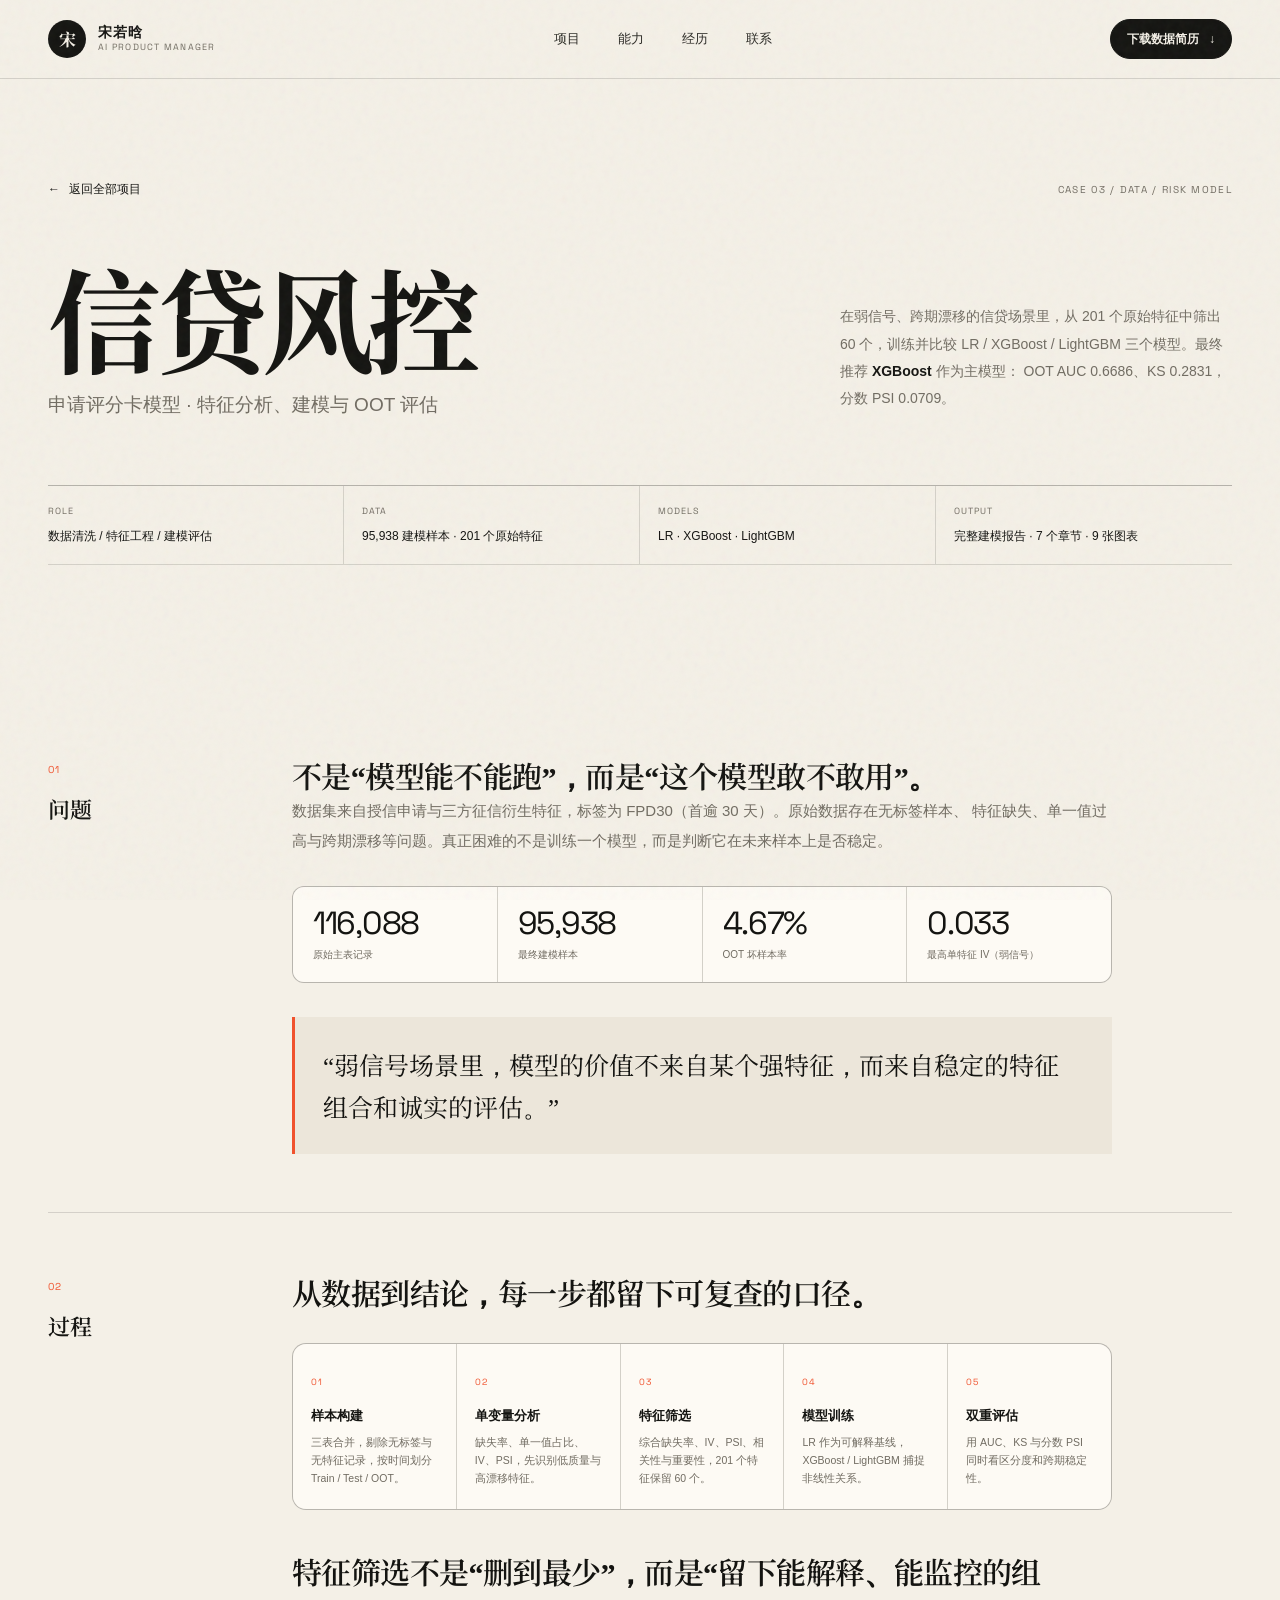
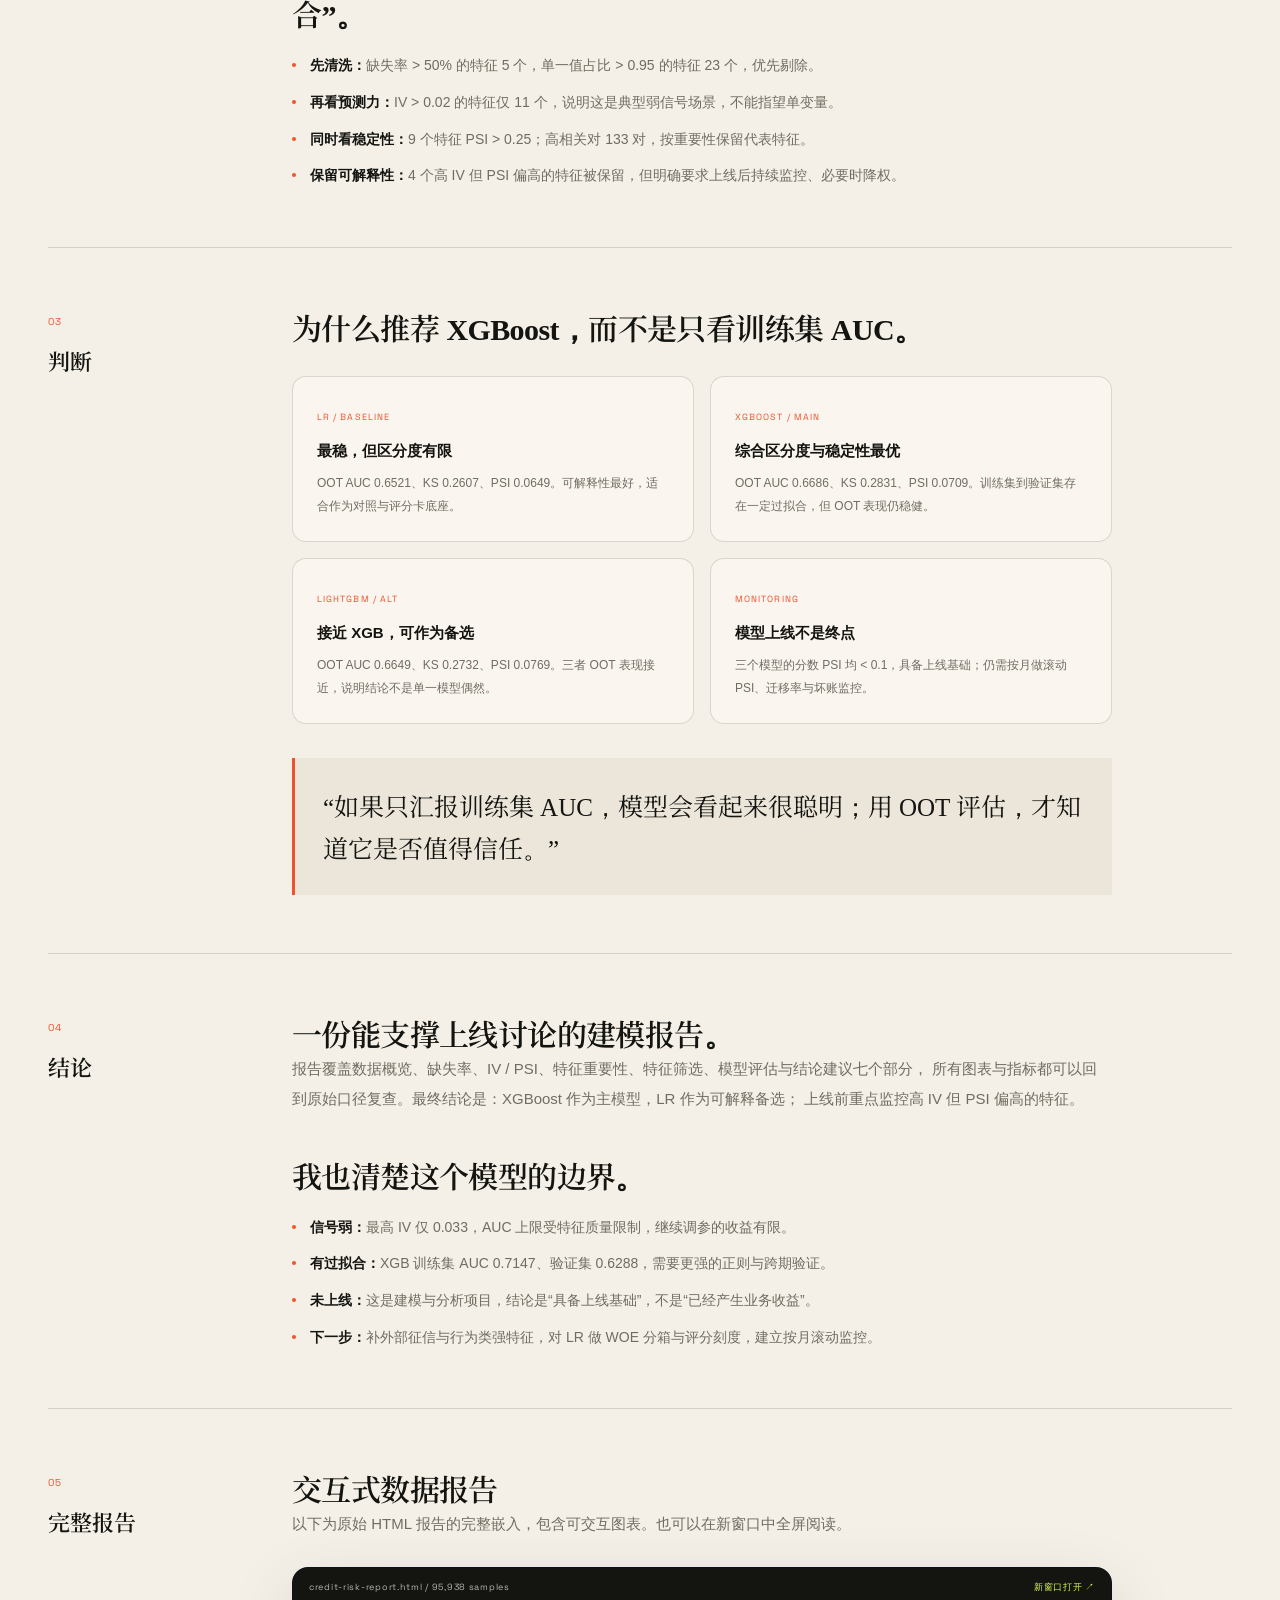
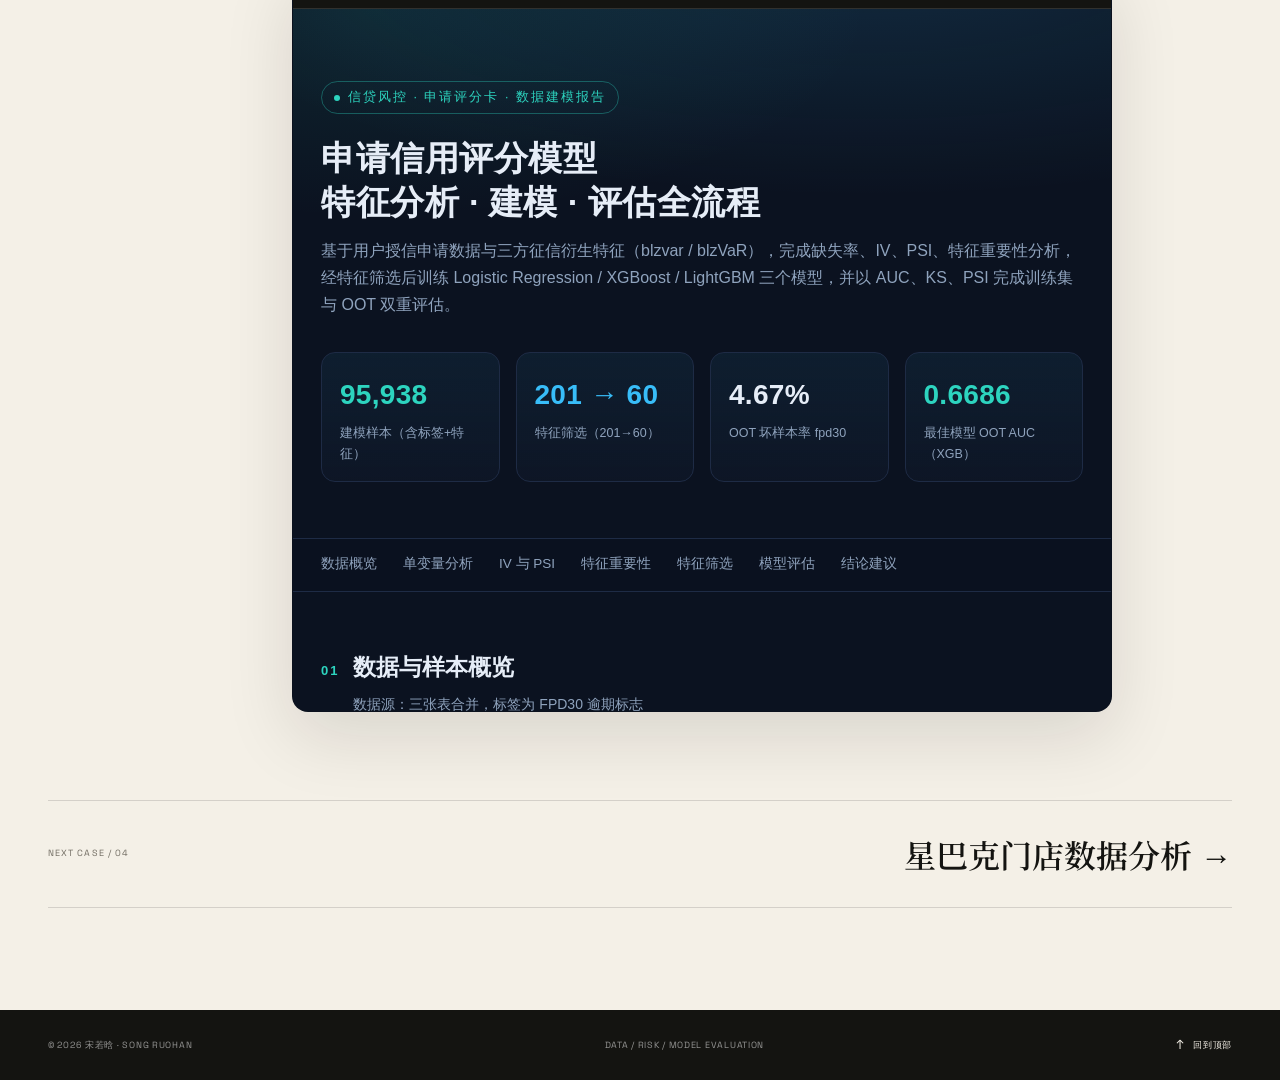
==== projects/credit.html @ 4b47ecee "feat: publish product portfolio" ====
<!DOCTYPE html>
<html lang="zh-CN">
<head>
<meta charset="UTF-8">
<meta name="viewport" content="width=device-width, initial-scale=1">
<title>信贷风控评分模型 · 数据分析与建模 | 宋若晗作品集</title>
<meta name="description" content="信贷风控评分模型案例：95,938 条建模样本，201→60 特征筛选，LR / XGBoost / LightGBM 对比，OOT AUC 0.6686，完整数据分析与建模报告。">
<meta name="theme-color" content="#f4f0e7">
<link rel="icon" href="../assets/favicon.svg" type="image/svg+xml">
<link rel="stylesheet" href="../assets/style.css">
<noscript><style>[data-reveal]{opacity:1!important;transform:none!important}</style></noscript>

</head>
<body class="project-page">
<a class="skip-link" href="#caseMain">跳到案例正文</a>

<header class="site-header" id="siteHeader">
  <div class="nav-shell">
    <div class="container nav">
      <a class="brand" href="../index.html" aria-label="返回宋若晗作品集">
        <span class="brand__mark">宋</span>
        <span class="brand__text">
          <span class="brand__name">宋若晗</span>
          <span class="brand__sub">AI PRODUCT MANAGER</span>
        </span>
      </a>
      <nav class="nav__links" aria-label="主导航">
        <a class="nav__link" href="../index.html#work">项目</a>
        <a class="nav__link" href="../index.html#capabilities">能力</a>
        <a class="nav__link" href="../index.html#experience">经历</a>
        <a class="nav__link" href="../index.html#contact">联系</a>
      </nav>
      <div class="nav__right">
        <a class="btn btn--sm" href="../assets/resume-data.pdf" download>下载数据简历 <span aria-hidden="true">↓</span></a>
        <button class="nav-toggle" type="button" aria-label="打开菜单" aria-expanded="false" aria-controls="mobileMenu">
          <span></span><span></span><span></span>
        </button>
      </div>
    </div>
  </div>
</header>

<div class="mobile-menu" id="mobileMenu">
  <a href="../index.html#work">项目</a>
  <a href="../index.html#capabilities">能力</a>
  <a href="../index.html#experience">经历</a>
  <a href="../index.html#contact">联系</a>
  <a class="btn" href="../assets/resume-data.pdf" download>下载数据简历 PDF ↓</a>
</div>

<main id="caseMain">
  <section class="case-hero">
    <div class="container">
      <div class="case-hero__top">
        <a class="back-link" href="../index.html#work">返回全部项目</a>
        <span class="case-hero__label">CASE 03 / DATA / RISK MODEL</span>
      </div>
      <div class="case-hero__grid">
        <h1>信贷风控<small>申请评分卡模型 · 特征分析、建模与 OOT 评估</small></h1>
        <p class="case-hero__summary">
          在弱信号、跨期漂移的信贷场景里，从 201 个原始特征中筛出 60 个，训练并比较
          LR / XGBoost / LightGBM 三个模型。最终推荐 <strong>XGBoost</strong> 作为主模型：
          OOT AUC 0.6686、KS 0.2831，分数 PSI 0.0709。
        </p>
      </div>
      <dl class="case-meta">
        <div><dt>ROLE</dt><dd>数据清洗 / 特征工程 / 建模评估</dd></div>
        <div><dt>DATA</dt><dd>95,938 建模样本 · 201 个原始特征</dd></div>
        <div><dt>MODELS</dt><dd>LR · XGBoost · LightGBM</dd></div>
        <div><dt>OUTPUT</dt><dd>完整建模报告 · 7 个章节 · 9 张图表</dd></div>
      </dl>
    </div>
  </section>

  <div class="container case-body">
    <section class="case-section">
      <aside class="case-section__side"><span class="case-section__no">01</span><h2>问题</h2></aside>
      <div class="case-content">
        <h3>不是“模型能不能跑”，而是“这个模型敢不敢用”。</h3>
        <p>
          数据集来自授信申请与三方征信衍生特征，标签为 FPD30（首逾 30 天）。原始数据存在无标签样本、
          特征缺失、单一值过高与跨期漂移等问题。真正困难的不是训练一个模型，而是判断它在未来样本上是否稳定。
        </p>
        <div class="case-kpis">
          <div class="case-kpi"><strong>116,088</strong><span>原始主表记录</span></div>
          <div class="case-kpi"><strong>95,938</strong><span>最终建模样本</span></div>
          <div class="case-kpi"><strong>4.67%</strong><span>OOT 坏样本率</span></div>
          <div class="case-kpi"><strong>0.033</strong><span>最高单特征 IV（弱信号）</span></div>
        </div>
        <div class="case-quote">“弱信号场景里，模型的价值不来自某个强特征，而来自稳定的特征组合和诚实的评估。”</div>
      </div>
    </section>

    <section class="case-section">
      <aside class="case-section__side"><span class="case-section__no">02</span><h2>过程</h2></aside>
      <div class="case-content">
        <h3>从数据到结论，每一步都留下可复查的口径。</h3>
        <div class="flow">
          <div class="flow__step"><small>01</small><h4>样本构建</h4><p>三表合并，剔除无标签与无特征记录，按时间划分 Train / Test / OOT。</p></div>
          <div class="flow__step"><small>02</small><h4>单变量分析</h4><p>缺失率、单一值占比、IV、PSI，先识别低质量与高漂移特征。</p></div>
          <div class="flow__step"><small>03</small><h4>特征筛选</h4><p>综合缺失率、IV、PSI、相关性与重要性，201 个特征保留 60 个。</p></div>
          <div class="flow__step"><small>04</small><h4>模型训练</h4><p>LR 作为可解释基线，XGBoost / LightGBM 捕捉非线性关系。</p></div>
          <div class="flow__step"><small>05</small><h4>双重评估</h4><p>用 AUC、KS 与分数 PSI 同时看区分度和跨期稳定性。</p></div>
        </div>

        <h3>特征筛选不是“删到最少”，而是“留下能解释、能监控的组合”。</h3>
        <ul>
          <li><strong>先清洗：</strong>缺失率 &gt; 50% 的特征 5 个，单一值占比 &gt; 0.95 的特征 23 个，优先剔除。</li>
          <li><strong>再看预测力：</strong>IV &gt; 0.02 的特征仅 11 个，说明这是典型弱信号场景，不能指望单变量。</li>
          <li><strong>同时看稳定性：</strong>9 个特征 PSI &gt; 0.25；高相关对 133 对，按重要性保留代表特征。</li>
          <li><strong>保留可解释性：</strong>4 个高 IV 但 PSI 偏高的特征被保留，但明确要求上线后持续监控、必要时降权。</li>
        </ul>
      </div>
    </section>

    <section class="case-section">
      <aside class="case-section__side"><span class="case-section__no">03</span><h2>判断</h2></aside>
      <div class="case-content">
        <h3>为什么推荐 XGBoost，而不是只看训练集 AUC。</h3>
        <div class="case-grid-2">
          <div class="case-card">
            <span class="case-card__label">LR / BASELINE</span>
            <h4>最稳，但区分度有限</h4>
            <p>OOT AUC 0.6521、KS 0.2607、PSI 0.0649。可解释性最好，适合作为对照与评分卡底座。</p>
          </div>
          <div class="case-card">
            <span class="case-card__label">XGBOOST / MAIN</span>
            <h4>综合区分度与稳定性最优</h4>
            <p>OOT AUC 0.6686、KS 0.2831、PSI 0.0709。训练集到验证集存在一定过拟合，但 OOT 表现仍稳健。</p>
          </div>
          <div class="case-card">
            <span class="case-card__label">LIGHTGBM / ALT</span>
            <h4>接近 XGB，可作为备选</h4>
            <p>OOT AUC 0.6649、KS 0.2732、PSI 0.0769。三者 OOT 表现接近，说明结论不是单一模型偶然。</p>
          </div>
          <div class="case-card">
            <span class="case-card__label">MONITORING</span>
            <h4>模型上线不是终点</h4>
            <p>三个模型的分数 PSI 均 &lt; 0.1，具备上线基础；仍需按月做滚动 PSI、迁移率与坏账监控。</p>
          </div>
        </div>
        <div class="case-quote">“如果只汇报训练集 AUC，模型会看起来很聪明；用 OOT 评估，才知道它是否值得信任。”</div>
      </div>
    </section>

    <section class="case-section">
      <aside class="case-section__side"><span class="case-section__no">04</span><h2>结论</h2></aside>
      <div class="case-content">
        <h3>一份能支撑上线讨论的建模报告。</h3>
        <p>
          报告覆盖数据概览、缺失率、IV / PSI、特征重要性、特征筛选、模型评估与结论建议七个部分，
          所有图表与指标都可以回到原始口径复查。最终结论是：XGBoost 作为主模型，LR 作为可解释备选；
          上线前重点监控高 IV 但 PSI 偏高的特征。
        </p>
        <h3>我也清楚这个模型的边界。</h3>
        <ul>
          <li><strong>信号弱：</strong>最高 IV 仅 0.033，AUC 上限受特征质量限制，继续调参的收益有限。</li>
          <li><strong>有过拟合：</strong>XGB 训练集 AUC 0.7147、验证集 0.6288，需要更强的正则与跨期验证。</li>
          <li><strong>未上线：</strong>这是建模与分析项目，结论是“具备上线基础”，不是“已经产生业务收益”。</li>
          <li><strong>下一步：</strong>补外部征信与行为类强特征，对 LR 做 WOE 分箱与评分刻度，建立按月滚动监控。</li>
        </ul>
      </div>
    </section>

    <section class="case-section">
      <aside class="case-section__side"><span class="case-section__no">05</span><h2>完整报告</h2></aside>
      <div class="case-content">
        <h3>交互式数据报告</h3>
        <p>以下为原始 HTML 报告的完整嵌入，包含可交互图表。也可以在新窗口中全屏阅读。</p>
        <div class="report-frame">
          <div class="report-frame__bar">
            <span>credit-risk-report.html / 95,938 samples</span>
            <a href="../reports/credit.html" target="_blank" rel="noopener">新窗口打开 ↗</a>
          </div>
          <iframe title="信贷风控评分模型分析报告" data-src="../reports/credit.html" loading="lazy"></iframe>
        </div>
      </div>
    </section>

    <div class="next-project">
      <span>NEXT CASE / 04</span>
      <a href="starbucks.html">星巴克门店数据分析 →</a>
    </div>
  </div>
</main>

<footer class="footer">
  <div class="container footer__inner">
    <span>© 2026 宋若晗 · SONG RUOHAN</span>
    <span>DATA / RISK / MODEL EVALUATION</span>
    <a class="to-top" href="#caseMain">回到顶部</a>
  </div>
</footer>

<div class="modal" id="imageModal" role="dialog" aria-modal="true" aria-label="项目界面大图" aria-hidden="true">
  <button class="modal__backdrop" type="button" data-modal-close aria-label="关闭图片"></button>
  <div class="modal__dialog">
    <div class="modal__bar">
      <span class="modal__title" id="imageModalTitle">PROJECT SCREEN</span>
      <button class="modal__close" type="button" data-modal-close aria-label="关闭">×</button>
    </div>
    <img class="lightbox-img" id="lightboxImage" src="" alt="">
  </div>
</div>

<div class="toast" id="toast" role="status" aria-live="polite"></div>
<script src="../assets/app.js"></script>
</body>
</html>
---- assets/style.css ----
/* ==========================================================================
   宋若晗 · AI 产品经理作品集
   Design system: warm paper / editorial serif / signal orange / deep green
   ========================================================================== */

@font-face {
  font-family: "Noto Serif SC Display";
  src: url("./fonts/noto-serif-sc-display.woff2") format("woff2");
  font-style: normal;
  font-weight: 400 900;
  font-display: swap;
}
@font-face {
  font-family: "Space Grotesk";
  src: url("./fonts/space-grotesk-400.woff2") format("woff2");
  font-style: normal;
  font-weight: 400;
  font-display: swap;
}

:root {
  --paper: #f4f0e7;
  --paper-2: #ece6da;
  --paper-3: #e4ddcf;
  --white: #fdfaf4;
  --ink: #141411;
  --ink-soft: #2b2a25;
  --muted: #716c62;
  --line: rgba(20, 20, 17, 0.14);
  --line-strong: rgba(20, 20, 17, 0.28);
  --orange: #f0522d;
  --orange-deep: #c93a18;
  --lime: #d9fb57;
  --blue: #2b3cff;
  --forest: #0d211a;
  --forest-2: #153329;
  --navy: #071629;
  --lavender: #17112e;
  --radius: 26px;
  --radius-sm: 14px;
  --shadow: 0 24px 70px rgba(24, 20, 13, 0.12);
  --font-serif: "Noto Serif SC Display", "Songti SC", "STSong", "SimSun", serif;
  --font-sans: "Noto Sans SC", "PingFang SC", "Microsoft YaHei", "Hiragino Sans GB", sans-serif;
  --font-mono: "Space Grotesk", "SF Pro Display", "Helvetica Neue", Arial, sans-serif;
  --max: 1320px;
  --gutter: clamp(20px, 4vw, 48px);
  --ease: cubic-bezier(0.2, 0.8, 0.2, 1);
}

*,
*::before,
*::after {
  box-sizing: border-box;
}

html {
  scroll-behavior: smooth;
  background: var(--paper);
}

body {
  margin: 0;
  background: var(--paper);
  color: var(--ink);
  font-family: var(--font-sans);
  font-size: 16px;
  line-height: 1.7;
  -webkit-font-smoothing: antialiased;
  text-rendering: optimizeLegibility;
  overflow-x: clip;
}

body::before {
  content: "";
  position: fixed;
  inset: 0;
  z-index: 9999;
  pointer-events: none;
  opacity: 0.045;
  background-image: url("data:image/svg+xml,%3Csvg viewBox='0 0 160 160' xmlns='http://www.w3.org/2000/svg'%3E%3Cfilter id='n'%3E%3CfeTurbulence type='fractalNoise' baseFrequency='.82' numOctaves='3' stitchTiles='stitch'/%3E%3C/filter%3E%3Crect width='100%25' height='100%25' filter='url(%23n)'/%3E%3C/svg%3E");
}

::selection {
  background: var(--orange);
  color: var(--white);
}

img,
svg,
video {
  max-width: 100%;
  display: block;
}

a {
  color: inherit;
  text-decoration: none;
}

button,
input,
textarea {
  font: inherit;
  color: inherit;
}

button {
  cursor: pointer;
}

h1,
h2,
h3,
h4,
p,
figure {
  margin: 0;
}

ul,
ol {
  margin: 0;
  padding: 0;
  list-style: none;
}

:focus-visible {
  outline: 2px solid var(--orange);
  outline-offset: 4px;
}

.skip-link {
  position: fixed;
  top: 10px;
  left: 10px;
  z-index: 10000;
  padding: 10px 16px;
  border-radius: 999px;
  background: var(--ink);
  color: var(--paper);
  transform: translateY(-180%);
  transition: transform 0.2s;
}
.skip-link:focus {
  transform: translateY(0);
}

.container {
  width: min(100% - var(--gutter) * 2, var(--max));
  margin-inline: auto;
}

.section {
  padding-block: clamp(80px, 10vw, 140px);
}

.eyebrow {
  display: inline-flex;
  align-items: center;
  gap: 10px;
  font-family: var(--font-mono);
  font-size: 11px;
  font-weight: 500;
  line-height: 1;
  letter-spacing: 0.16em;
  text-transform: uppercase;
}

.eyebrow::before {
  content: "";
  width: 7px;
  height: 7px;
  border-radius: 50%;
  background: var(--orange);
}

.display {
  font-family: var(--font-serif);
  font-weight: 700;
  line-height: 1.08;
  letter-spacing: -0.025em;
}

.section-head {
  display: grid;
  grid-template-columns: minmax(0, 1.25fr) minmax(260px, 0.75fr);
  gap: clamp(24px, 5vw, 80px);
  align-items: end;
  margin-bottom: clamp(42px, 6vw, 72px);
}

.section-head__num {
  display: flex;
  align-items: baseline;
  gap: 14px;
  margin-bottom: 24px;
  font-family: var(--font-mono);
  font-size: 12px;
  letter-spacing: 0.14em;
  color: var(--muted);
}

.section-head__num b {
  color: var(--orange);
  font-weight: 500;
}

.section-title {
  font-family: var(--font-serif);
  font-size: clamp(38px, 5.4vw, 72px);
  font-weight: 700;
  line-height: 1.15;
  letter-spacing: -0.03em;
}

.section-desc {
  max-width: 390px;
  justify-self: end;
  color: var(--muted);
  font-size: 15px;
  line-height: 1.9;
}

.accent {
  color: var(--orange);
}

.arrow {
  display: inline-block;
  width: 1em;
  height: 1em;
  flex: none;
}

/* ==========================================================================
   Header
   ========================================================================== */

.site-header {
  position: fixed;
  top: 0;
  left: 0;
  width: 100%;
  z-index: 100;
  transition: transform 0.35s var(--ease);
}

.site-header.is-hidden {
  transform: translateY(-110%);
}

.nav-shell {
  border-bottom: 1px solid transparent;
  transition: background 0.3s, border-color 0.3s, backdrop-filter 0.3s;
}

.site-header.is-scrolled .nav-shell {
  background: rgba(244, 240, 231, 0.82);
  border-color: var(--line);
  -webkit-backdrop-filter: blur(18px) saturate(140%);
  backdrop-filter: blur(18px) saturate(140%);
}

.nav {
  display: flex;
  align-items: center;
  justify-content: space-between;
  height: 78px;
  gap: 28px;
}

.brand {
  display: inline-flex;
  align-items: center;
  gap: 12px;
  flex: none;
}

.brand__mark {
  display: grid;
  place-items: center;
  width: 38px;
  height: 38px;
  border-radius: 50%;
  background: var(--ink);
  color: var(--paper);
  font-family: var(--font-serif);
  font-size: 17px;
  font-weight: 700;
  transition: background 0.25s, transform 0.35s var(--ease);
}

.brand:hover .brand__mark {
  background: var(--orange);
  transform: rotate(-8deg);
}

.brand__text {
  display: flex;
  flex-direction: column;
  line-height: 1.1;
}

.brand__name {
  font-size: 14px;
  font-weight: 700;
  letter-spacing: 0.08em;
}

.brand__sub {
  margin-top: 3px;
  font-family: var(--font-mono);
  font-size: 9px;
  letter-spacing: 0.14em;
  color: var(--muted);
}

.nav__links {
  display: flex;
  align-items: center;
  gap: clamp(18px, 3vw, 38px);
}

.nav__link {
  position: relative;
  padding: 6px 0;
  font-size: 13px;
  font-weight: 500;
  color: var(--ink-soft);
}

.nav__link::after {
  content: "";
  position: absolute;
  left: 0;
  bottom: 1px;
  width: 100%;
  height: 1px;
  background: var(--ink);
  transform: scaleX(0);
  transform-origin: right;
  transition: transform 0.3s var(--ease);
}

.nav__link:hover::after,
.nav__link.is-active::after {
  transform: scaleX(1);
  transform-origin: left;
}

.nav__link.is-active {
  color: var(--orange);
}

.nav__right {
  display: flex;
  align-items: center;
  gap: 12px;
}

.btn {
  display: inline-flex;
  align-items: center;
  justify-content: center;
  gap: 10px;
  min-height: 46px;
  padding: 0 20px;
  border: 1px solid var(--ink);
  border-radius: 999px;
  background: var(--ink);
  color: var(--paper);
  font-size: 13px;
  font-weight: 600;
  line-height: 1;
  white-space: nowrap;
  transition: background 0.25s, color 0.25s, transform 0.25s var(--ease), border-color 0.25s;
}

.btn:hover {
  background: var(--orange);
  border-color: var(--orange);
  transform: translateY(-2px);
}

.btn--ghost {
  background: transparent;
  color: var(--ink);
}

.btn--ghost:hover {
  background: var(--ink);
  border-color: var(--ink);
  color: var(--paper);
}

.btn--light {
  background: var(--white);
  border-color: var(--white);
  color: var(--ink);
}

.btn--light:hover {
  background: var(--lime);
  border-color: var(--lime);
  color: var(--ink);
}

.btn--sm {
  min-height: 40px;
  padding-inline: 16px;
  font-size: 12px;
}

.nav-toggle {
  display: none;
  width: 42px;
  height: 42px;
  padding: 0;
  border: 1px solid var(--line-strong);
  border-radius: 50%;
  background: transparent;
}

.nav-toggle span {
  display: block;
  width: 16px;
  height: 1.5px;
  margin: 4px auto;
  background: var(--ink);
  transition: transform 0.25s, opacity 0.25s;
}

.mobile-menu {
  display: none;
}

/* ==========================================================================
   Hero
   ========================================================================== */

.hero {
  position: relative;
  padding-top: clamp(120px, 15vw, 168px);
  padding-bottom: 0;
  overflow: hidden;
}

.hero__top {
  display: flex;
  align-items: center;
  justify-content: space-between;
  gap: 20px;
  padding-bottom: 28px;
  border-bottom: 1px solid var(--line);
}

.hero__status {
  display: inline-flex;
  align-items: center;
  gap: 9px;
  font-size: 12px;
  font-weight: 500;
}

.status-dot {
  position: relative;
  width: 8px;
  height: 8px;
  border-radius: 50%;
  background: #2e9e62;
}

.status-dot::after {
  content: "";
  position: absolute;
  inset: -5px;
  border-radius: 50%;
  border: 1px solid #2e9e62;
  animation: pulse 2.4s ease-out infinite;
}

@keyframes pulse {
  0% {
    transform: scale(0.6);
    opacity: 0.7;
  }
  70%,
  100% {
    transform: scale(1.35);
    opacity: 0;
  }
}

.hero__top-meta {
  font-family: var(--font-mono);
  font-size: 10px;
  letter-spacing: 0.15em;
  color: var(--muted);
}

.hero__main {
  display: grid;
  grid-template-columns: minmax(0, 1fr) minmax(240px, 330px);
  gap: clamp(28px, 6vw, 90px);
  align-items: end;
  padding-top: clamp(34px, 5vw, 66px);
}

.hero__name-row {
  display: flex;
  align-items: flex-end;
  gap: clamp(18px, 3vw, 38px);
}

.hero__name {
  font-family: var(--font-serif);
  font-size: clamp(82px, 13.2vw, 182px);
  font-weight: 700;
  line-height: 0.9;
  letter-spacing: -0.075em;
  white-space: nowrap;
}

.hero__name-en {
  display: flex;
  flex-direction: column;
  margin-bottom: 10px;
  font-family: var(--font-mono);
  font-size: 10px;
  line-height: 1.45;
  letter-spacing: 0.17em;
  color: var(--muted);
}

.hero__role {
  display: flex;
  flex-wrap: wrap;
  gap: 10px;
  margin-top: 24px;
}

.role-chip {
  display: inline-flex;
  align-items: center;
  gap: 8px;
  padding: 8px 14px;
  border: 1px solid var(--line-strong);
  border-radius: 999px;
  font-size: 12px;
  font-weight: 500;
  line-height: 1;
}

.role-chip--solid {
  border-color: var(--ink);
  background: var(--ink);
  color: var(--paper);
}

.role-chip--solid i {
  width: 6px;
  height: 6px;
  border-radius: 50%;
  background: var(--lime);
}

.hero__tagline {
  margin-top: clamp(30px, 4vw, 52px);
  max-width: 820px;
  font-family: var(--font-serif);
  font-size: clamp(28px, 4.4vw, 58px);
  font-weight: 400;
  line-height: 1.35;
  letter-spacing: -0.035em;
}

.hero__tagline em {
  position: relative;
  font-style: normal;
  white-space: nowrap;
}

.hero__tagline em::after {
  content: "";
  position: absolute;
  left: -2px;
  right: -4px;
  bottom: 3px;
  height: 9px;
  background: var(--lime);
  z-index: -1;
  transform: rotate(-0.6deg);
}

.hero__bottom {
  display: grid;
  grid-template-columns: minmax(0, 1fr) minmax(240px, 330px);
  gap: clamp(28px, 6vw, 90px);
  align-items: start;
  margin-top: clamp(26px, 4vw, 48px);
}

.hero__lead {
  max-width: 580px;
  color: var(--muted);
  font-size: clamp(14px, 1.2vw, 16px);
  line-height: 1.95;
}

.hero__lead strong {
  color: var(--ink);
  font-weight: 600;
}

.hero__cta {
  display: flex;
  flex-wrap: wrap;
  gap: 12px;
  margin-top: 30px;
}

.hero__footnote {
  display: flex;
  align-items: center;
  gap: 10px;
  margin-top: 26px;
  font-family: var(--font-mono);
  font-size: 10px;
  letter-spacing: 0.1em;
  color: var(--muted);
}

.hero__footnote::before {
  content: "";
  width: 32px;
  height: 1px;
  background: var(--line-strong);
}

/* portrait */
.portrait {
  position: relative;
  align-self: end;
}

.portrait__frame {
  position: relative;
  overflow: hidden;
  aspect-ratio: 4 / 5.25;
  border-radius: 160px 160px 18px 18px;
  background: #fff;
  border: 1px solid rgba(20, 20, 17, 0.12);
  box-shadow: var(--shadow);
}

.portrait__frame::after {
  content: "";
  position: absolute;
  inset: 0;
  background: linear-gradient(180deg, transparent 62%, rgba(10, 10, 8, 0.18));
  pointer-events: none;
}

.portrait__img {
  width: 100%;
  height: 100%;
  object-fit: cover;
  object-position: 50% 30%;
  filter: saturate(0.92) contrast(1.02);
  transition: transform 1s var(--ease);
}

.portrait:hover .portrait__img {
  transform: scale(1.035);
}

.portrait__caption {
  position: absolute;
  left: 18px;
  right: 18px;
  bottom: 18px;
  display: flex;
  justify-content: space-between;
  align-items: flex-end;
  z-index: 2;
  color: var(--white);
}

.portrait__caption strong {
  font-size: 14px;
  letter-spacing: 0.06em;
}

.portrait__caption span {
  font-family: var(--font-mono);
  font-size: 9px;
  letter-spacing: 0.12em;
  opacity: 0.8;
}

.portrait__sticker {
  position: absolute;
  top: 16%;
  right: -18px;
  z-index: 3;
  display: grid;
  place-items: center;
  width: 84px;
  height: 84px;
  border-radius: 50%;
  background: var(--lime);
  color: var(--ink);
  font-family: var(--font-mono);
  font-size: 9px;
  font-weight: 600;
  line-height: 1.35;
  letter-spacing: 0.12em;
  text-align: center;
  transform: rotate(9deg);
  box-shadow: 0 12px 30px rgba(20, 20, 17, 0.16);
}

.portrait__note {
  position: absolute;
  left: -30px;
  bottom: 58px;
  z-index: 3;
  padding: 10px 14px;
  border: 1px solid var(--line);
  border-radius: 10px;
  background: var(--paper);
  font-size: 11px;
  font-weight: 500;
  box-shadow: 0 14px 35px rgba(20, 20, 17, 0.1);
  transform: rotate(-3deg);
}

/* metrics */
.hero__metrics {
  display: grid;
  grid-template-columns: repeat(4, 1fr);
  margin-top: clamp(54px, 7vw, 82px);
  border-top: 1px solid var(--line-strong);
  border-bottom: 1px solid var(--line);
}

.metric-box {
  padding: 26px 24px 24px;
  border-right: 1px solid var(--line);
}

.metric-box:first-child {
  padding-left: 0;
}

.metric-box:last-child {
  border-right: 0;
}

.metric-box__num {
  display: flex;
  align-items: baseline;
  gap: 5px;
  font-family: var(--font-mono);
  font-size: clamp(30px, 3.6vw, 46px);
  font-weight: 500;
  line-height: 1;
  letter-spacing: -0.05em;
  font-variant-numeric: tabular-nums;
}

.metric-box__num span {
  font-size: 0.48em;
  letter-spacing: 0;
}

.metric-box__label {
  margin-top: 10px;
  font-size: 11px;
  line-height: 1.5;
  color: var(--muted);
}

/* ticker */
.ticker {
  overflow: hidden;
  border-bottom: 1px solid var(--line);
  background: var(--ink);
  color: var(--paper);
}

.ticker__track {
  display: flex;
  width: max-content;
  animation: ticker 38s linear infinite;
}

.ticker:hover .ticker__track {
  animation-play-state: paused;
}

.ticker__item {
  display: inline-flex;
  align-items: center;
  gap: 18px;
  padding: 12px 0;
  font-family: var(--font-mono);
  font-size: 10px;
  letter-spacing: 0.14em;
  white-space: nowrap;
}

.ticker__item::after {
  content: "✦";
  margin-inline: 18px;
  color: var(--lime);
  font-size: 11px;
}

@keyframes ticker {
  to {
    transform: translateX(-50%);
  }
}

/* ==========================================================================
   Projects
   ========================================================================== */

.projects {
  position: relative;
}

.filter-bar {
  display: flex;
  flex-wrap: wrap;
  align-items: center;
  justify-content: space-between;
  gap: 18px;
  margin-bottom: 28px;
}

.filters {
  display: flex;
  flex-wrap: wrap;
  gap: 8px;
}

.filter-btn {
  min-height: 36px;
  padding: 0 15px;
  border: 1px solid var(--line-strong);
  border-radius: 999px;
  background: transparent;
  font-size: 12px;
  font-weight: 500;
  transition: background 0.2s, color 0.2s, border-color 0.2s;
}

.filter-btn:hover {
  border-color: var(--ink);
}

.filter-btn.is-active {
  background: var(--ink);
  border-color: var(--ink);
  color: var(--paper);
}

.filter-count {
  font-family: var(--font-mono);
  font-size: 10px;
  letter-spacing: 0.12em;
  color: var(--muted);
}

.projects-grid {
  display: grid;
  grid-template-columns: repeat(12, minmax(0, 1fr));
  gap: 20px;
}

.project {
  position: relative;
  display: flex;
  overflow: hidden;
  border-radius: var(--radius);
  border: 1px solid var(--line);
  background: var(--white);
  min-height: 520px;
  isolation: isolate;
  transition: transform 0.45s var(--ease), box-shadow 0.45s var(--ease), opacity 0.3s;
}

.project:hover {
  transform: translateY(-5px);
  box-shadow: 0 26px 60px rgba(24, 20, 13, 0.14);
}

.project.is-filtered {
  display: none;
}

.project--feature {
  grid-column: span 12;
  min-height: 660px;
  background: var(--lavender);
  color: var(--white);
  border-color: rgba(255, 255, 255, 0.1);
}

.project--elderly {
  grid-column: span 7;
  min-height: 640px;
  flex-direction: column;
  background: var(--paper-2);
}

.project--credit {
  grid-column: span 5;
  min-height: 570px;
  background: var(--navy);
  color: #eaf2ff;
  border-color: rgba(255, 255, 255, 0.1);
}

.project--starbucks {
  grid-column: span 5;
  min-height: 540px;
  background: #07241d;
  color: #edf8f1;
  border-color: rgba(255, 255, 255, 0.1);
}

.project--ai {
  grid-column: span 7;
  min-height: 540px;
  background: #fbf7ee;
}

.project--dataasset {
  grid-column: span 12;
  min-height: 360px;
  background: transparent;
  border-color: var(--line);
}

.project__link {
  position: absolute;
  inset: 0;
  z-index: 5;
  border-radius: inherit;
}

.project__copy {
  position: relative;
  z-index: 3;
  display: flex;
  flex-direction: column;
  width: 50%;
  padding: clamp(26px, 3.4vw, 46px);
}

.project--feature .project__copy {
  width: 46%;
}

.project__meta {
  display: flex;
  align-items: center;
  justify-content: space-between;
  gap: 12px;
  font-family: var(--font-mono);
  font-size: 9px;
  letter-spacing: 0.13em;
  color: var(--muted);
  text-transform: uppercase;
}

.project--feature .project__meta,
.project--credit .project__meta,
.project--starbucks .project__meta {
  color: rgba(255, 255, 255, 0.52);
}

.project__meta b {
  color: var(--orange);
  font-weight: 500;
}

.project__title {
  margin-top: clamp(30px, 5vw, 70px);
  font-family: var(--font-serif);
  font-size: clamp(34px, 4.2vw, 52px);
  font-weight: 700;
  line-height: 1.15;
  letter-spacing: -0.04em;
}

.project__title small {
  display: block;
  margin-top: 12px;
  font-family: var(--font-sans);
  font-size: 12px;
  font-weight: 500;
  letter-spacing: 0.06em;
  color: var(--muted);
}

.project--feature .project__title small,
.project--credit .project__title small,
.project--starbucks .project__title small {
  color: rgba(255, 255, 255, 0.6);
}

.project__desc {
  max-width: 380px;
  margin-top: 18px;
  font-size: 13px;
  line-height: 1.85;
  color: var(--muted);
}

.project--feature .project__desc,
.project--credit .project__desc,
.project--starbucks .project__desc {
  color: rgba(255, 255, 255, 0.66);
}

.project__tags {
  display: flex;
  flex-wrap: wrap;
  gap: 6px;
  margin-top: 22px;
}

.tag {
  display: inline-flex;
  align-items: center;
  min-height: 25px;
  padding: 0 10px;
  border: 1px solid var(--line);
  border-radius: 999px;
  font-size: 10px;
  font-weight: 500;
  color: var(--ink-soft);
}

.project--feature .tag,
.project--credit .tag,
.project--starbucks .tag {
  border-color: rgba(255, 255, 255, 0.18);
  color: rgba(255, 255, 255, 0.72);
}

.project__outcome {
  display: flex;
  flex-wrap: wrap;
  gap: 22px 30px;
  margin-top: auto;
  padding-top: 28px;
  border-top: 1px solid var(--line);
}

.project--feature .project__outcome,
.project--credit .project__outcome,
.project--starbucks .project__outcome {
  border-color: rgba(255, 255, 255, 0.14);
}

.outcome__num {
  font-family: var(--font-mono);
  font-size: clamp(20px, 2vw, 27px);
  font-weight: 500;
  line-height: 1;
  letter-spacing: -0.04em;
  font-variant-numeric: tabular-nums;
}

.outcome__num--orange {
  color: var(--orange);
}

.outcome__label {
  margin-top: 7px;
  font-size: 10px;
  color: var(--muted);
}

.project--feature .outcome__label,
.project--credit .outcome__label,
.project--starbucks .outcome__label {
  color: rgba(255, 255, 255, 0.5);
}

.project__cta {
  display: inline-flex;
  align-items: center;
  gap: 10px;
  margin-top: 24px;
  font-size: 12px;
  font-weight: 600;
}

.project__cta::after {
  content: "↗";
  font-family: var(--font-mono);
  font-size: 14px;
  transition: transform 0.25s var(--ease);
}

.project:hover .project__cta::after {
  transform: translate(3px, -3px);
}

.project__visual {
  position: relative;
  width: 50%;
  overflow: hidden;
}

.project--feature .project__visual {
  width: 54%;
}

/* handan visual */
.project__visual--handan {
  background:
    radial-gradient(circle at 62% 28%, rgba(134, 103, 255, 0.5), transparent 34%),
    radial-gradient(circle at 84% 82%, rgba(240, 82, 45, 0.25), transparent 34%),
    linear-gradient(160deg, #211543 0%, #0e0b1e 70%);
}

.handan-glow {
  position: absolute;
  inset: 0;
  background-image:
    radial-gradient(rgba(255, 255, 255, 0.45) 0.7px, transparent 0.7px);
  background-size: 22px 22px;
  opacity: 0.15;
  mask-image: linear-gradient(180deg, #000, transparent);
}

.phone {
  position: absolute;
  width: 210px;
  aspect-ratio: 1023 / 1537;
  border: 6px solid #0b0a0d;
  border-radius: 27px;
  background: #0b0a0d;
  overflow: hidden;
  box-shadow: 0 30px 60px rgba(0, 0, 0, 0.4);
}

.phone::after {
  content: "";
  position: absolute;
  top: 7px;
  left: 50%;
  width: 48px;
  height: 5px;
  border-radius: 999px;
  background: rgba(0, 0, 0, 0.82);
  transform: translateX(-50%);
  z-index: 2;
}

.phone img {
  width: 100%;
  height: 100%;
  object-fit: cover;
}

.phone--a {
  left: 8%;
  top: 14%;
  transform: rotate(-11deg) translateY(10px);
  z-index: 1;
}

.phone--b {
  left: 35%;
  top: 8%;
  transform: rotate(1deg) scale(1.07);
  z-index: 3;
}

.phone--c {
  right: 3%;
  top: 16%;
  transform: rotate(11deg) translateY(16px);
  z-index: 2;
}

.handan-sticker {
  position: absolute;
  right: 9%;
  bottom: 12%;
  z-index: 6;
  display: flex;
  align-items: center;
  gap: 8px;
  padding: 9px 13px;
  border-radius: 999px;
  background: var(--lime);
  color: var(--ink);
  font-family: var(--font-mono);
  font-size: 9px;
  font-weight: 600;
  letter-spacing: 0.08em;
  transform: rotate(-4deg);
  box-shadow: 0 12px 30px rgba(0, 0, 0, 0.25);
}

.handan-sticker::before {
  content: "";
  width: 6px;
  height: 6px;
  border-radius: 50%;
  background: var(--ink);
}

/* elderly */
.project--elderly .project__copy {
  width: 100%;
  flex: 1;
  padding-top: 30px;
}

.project--elderly .project__title {
  margin-top: 24px;
}

.project--elderly .project__outcome {
  margin-top: 28px;
}

.project__visual--elderly {
  position: relative;
  width: 100%;
  height: 285px;
  order: -1;
  flex: none;
  background: #cfc6b5;
}

.elderly-poster {
  width: 100%;
  height: 100%;
  object-fit: cover;
  filter: saturate(0.92) contrast(1.02);
  transition: transform 0.8s var(--ease);
}

.project--elderly:hover .elderly-poster {
  transform: scale(1.04);
}

.play-btn {
  position: absolute;
  z-index: 7;
  left: 50%;
  top: 50%;
  display: grid;
  place-items: center;
  width: 86px;
  height: 86px;
  padding: 0;
  border: 0;
  border-radius: 50%;
  background: rgba(253, 250, 244, 0.92);
  color: var(--ink);
  transform: translate(-50%, -50%);
  -webkit-backdrop-filter: blur(8px);
  backdrop-filter: blur(8px);
  box-shadow: 0 18px 45px rgba(0, 0, 0, 0.25);
  transition: transform 0.3s var(--ease), background 0.3s;
}

.play-btn:hover {
  background: var(--lime);
  transform: translate(-50%, -50%) scale(1.08);
}

.play-btn svg {
  width: 22px;
  height: 22px;
  margin-left: 3px;
}

.play-btn::after {
  content: "";
  position: absolute;
  inset: -10px;
  border: 1px solid rgba(253, 250, 244, 0.55);
  border-radius: 50%;
  animation: playPulse 2.2s ease-out infinite;
}

@keyframes playPulse {
  0% {
    transform: scale(0.85);
    opacity: 0.9;
  }
  100% {
    transform: scale(1.28);
    opacity: 0;
  }
}

.video-badge {
  position: absolute;
  z-index: 4;
  left: 18px;
  bottom: 18px;
  display: flex;
  align-items: center;
  gap: 8px;
  padding: 8px 11px;
  border-radius: 8px;
  background: rgba(13, 33, 26, 0.78);
  color: var(--white);
  font-family: var(--font-mono);
  font-size: 9px;
  letter-spacing: 0.1em;
  -webkit-backdrop-filter: blur(8px);
  backdrop-filter: blur(8px);
}

.video-badge i {
  width: 5px;
  height: 5px;
  border-radius: 50%;
  background: var(--lime);
}

/* credit */
.project__visual--credit {
  width: 100%;
  position: absolute;
  inset: 0;
  opacity: 1;
}

.project--credit .project__copy {
  width: 60%;
}

.roc-art {
  position: absolute;
  right: -9%;
  bottom: -7%;
  width: 86%;
  height: auto;
  opacity: 0.9;
}

.credit-kpi {
  position: absolute;
  top: 30px;
  right: 30px;
  z-index: 2;
  text-align: right;
}

.credit-kpi strong {
  display: block;
  font-family: var(--font-mono);
  font-size: 34px;
  font-weight: 500;
  line-height: 1;
  letter-spacing: -0.05em;
  color: #6ee7d5;
}

.credit-kpi span {
  font-family: var(--font-mono);
  font-size: 9px;
  letter-spacing: 0.12em;
  color: rgba(255, 255, 255, 0.46);
}

/* starbucks */
.project__visual--starbucks {
  position: absolute;
  inset: 0;
  width: 100%;
}

.project--starbucks .project__copy {
  width: 61%;
}

.bar-art {
  position: absolute;
  right: 22px;
  bottom: 32px;
  width: 47%;
  z-index: 1;
}

.bar-art__row {
  display: grid;
  grid-template-columns: 38px 1fr;
  align-items: center;
  gap: 8px;
  margin-top: 11px;
}

.bar-art__name {
  font-family: var(--font-mono);
  font-size: 9px;
  color: rgba(255, 255, 255, 0.55);
}

.bar-art__track {
  display: block;
  height: 7px;
  background: rgba(255, 255, 255, 0.08);
  border-radius: 999px;
  overflow: hidden;
}

.bar-art__fill {
  display: block;
  height: 100%;
  border-radius: inherit;
  background: #4ed7a8;
}

.bar-art__row:nth-child(2) .bar-art__fill {
  background: #7de3c0;
}
.bar-art__row:nth-child(3) .bar-art__fill {
  background: #a1ecd2;
}
.bar-art__row:nth-child(4) .bar-art__fill {
  background: #c2f4e2;
}
.bar-art__row:nth-child(5) .bar-art__fill {
  background: #dffaf0;
}

.store-total {
  position: absolute;
  right: 26px;
  top: 24px;
  text-align: right;
}

.store-total strong {
  display: block;
  font-family: var(--font-mono);
  font-size: 36px;
  font-weight: 500;
  line-height: 1;
  letter-spacing: -0.05em;
  color: #7de3c0;
}

.store-total span {
  font-family: var(--font-mono);
  font-size: 9px;
  letter-spacing: 0.12em;
  color: rgba(255, 255, 255, 0.45);
}

/* AI assistant */
.project--ai .project__copy {
  width: 56%;
}

.project__visual--chat {
  width: 44%;
  display: grid;
  place-items: center;
  background:
    radial-gradient(circle at 75% 25%, rgba(240, 82, 45, 0.12), transparent 35%),
    var(--paper-2);
}

.chat-card {
  width: min(82%, 310px);
  padding: 15px;
  border: 1px solid rgba(20, 20, 17, 0.12);
  border-radius: 18px;
  background: rgba(253, 250, 244, 0.9);
  box-shadow: 0 24px 50px rgba(30, 25, 16, 0.14);
  transform: rotate(2deg);
  transition: transform 0.5s var(--ease);
}

.project--ai:hover .chat-card {
  transform: rotate(0) translateY(-4px);
}

.chat-card__bar {
  display: flex;
  align-items: center;
  justify-content: space-between;
  padding-bottom: 11px;
  border-bottom: 1px solid var(--line);
  font-family: var(--font-mono);
  font-size: 8px;
  letter-spacing: 0.1em;
  color: var(--muted);
}

.chat-card__bar i {
  width: 6px;
  height: 6px;
  border-radius: 50%;
  background: #2e9e62;
}

.bubble {
  max-width: 88%;
  margin-top: 12px;
  padding: 9px 11px;
  border-radius: 10px;
  font-size: 10.5px;
  line-height: 1.65;
}

.bubble--user {
  margin-left: auto;
  background: var(--ink);
  color: var(--paper);
  border-bottom-right-radius: 3px;
}

.bubble--ai {
  background: #ebe4d6;
  color: var(--ink-soft);
  border-bottom-left-radius: 3px;
}

.bubble--ai b {
  color: var(--orange);
  font-weight: 600;
}

.chat-card__quick {
  display: flex;
  flex-wrap: wrap;
  gap: 5px;
  margin-top: 12px;
}

.chat-card__quick span {
  padding: 5px 8px;
  border: 1px solid var(--line);
  border-radius: 999px;
  font-size: 8.5px;
  color: var(--muted);
}

/* data asset */
.project--dataasset {
  align-items: center;
  background: #e9e2d4;
}

.project--dataasset .project__copy {
  width: 52%;
}

.project--dataasset .project__title {
  margin-top: 24px;
}

.project--dataasset .project__outcome {
  padding-top: 20px;
  margin-top: 26px;
}

.project__visual--nodes {
  position: absolute;
  inset: 0;
  width: 100%;
}

.node-art {
  position: absolute;
  right: 3%;
  top: 50%;
  width: 45%;
  transform: translateY(-50%);
}

.project--dataasset .project__copy {
  z-index: 3;
}

/* ==========================================================================
   Capabilities
   ========================================================================== */

.capabilities {
  position: relative;
  overflow: hidden;
  background: var(--forest);
  color: var(--white);
}

.capabilities::before {
  content: "";
  position: absolute;
  top: -220px;
  right: -160px;
  width: 600px;
  height: 600px;
  border-radius: 50%;
  background: radial-gradient(circle, rgba(217, 251, 87, 0.14), transparent 65%);
  pointer-events: none;
}

.capabilities .section-head__num,
.capabilities .section-desc {
  color: rgba(255, 255, 255, 0.55);
}

.capabilities .section-desc {
  color: rgba(255, 255, 255, 0.64);
}

.capabilities__layout {
  display: grid;
  grid-template-columns: minmax(260px, 0.72fr) minmax(0, 1.28fr);
  gap: clamp(40px, 8vw, 120px);
  align-items: start;
}

.capabilities__intro {
  position: sticky;
  top: 120px;
}

.capabilities__intro .section-title {
  color: var(--white);
}

.capabilities__intro p {
  max-width: 340px;
  margin-top: 24px;
  color: rgba(255, 255, 255, 0.6);
  font-size: 14px;
  line-height: 1.9;
}

.capabilities__stamp {
  display: inline-flex;
  align-items: center;
  gap: 10px;
  margin-top: 36px;
  padding: 9px 14px;
  border: 1px solid rgba(255, 255, 255, 0.18);
  border-radius: 999px;
  font-family: var(--font-mono);
  font-size: 9px;
  letter-spacing: 0.13em;
  color: var(--lime);
}

.capabilities__stamp::before {
  content: "";
  width: 6px;
  height: 6px;
  border-radius: 50%;
  background: var(--lime);
}

.cap-list {
  border-top: 1px solid rgba(255, 255, 255, 0.16);
}

.cap-item {
  position: relative;
  display: grid;
  grid-template-columns: 46px minmax(0, 1fr);
  gap: 16px;
  padding: 34px 0 32px;
  border-bottom: 1px solid rgba(255, 255, 255, 0.16);
  transition: background 0.3s;
}

.cap-item__num {
  padding-top: 4px;
  font-family: var(--font-mono);
  font-size: 11px;
  color: rgba(255, 255, 255, 0.38);
}

.cap-item__body h3 {
  display: flex;
  align-items: center;
  gap: 12px;
  font-family: var(--font-serif);
  font-size: clamp(24px, 2.6vw, 34px);
  font-weight: 600;
  line-height: 1.2;
  letter-spacing: -0.02em;
}

.cap-item__body h3 span {
  font-family: var(--font-mono);
  font-size: 9px;
  font-weight: 400;
  letter-spacing: 0.12em;
  color: var(--lime);
  text-transform: uppercase;
}

.cap-item__body p {
  max-width: 570px;
  margin-top: 13px;
  color: rgba(255, 255, 255, 0.58);
  font-size: 13px;
  line-height: 1.85;
}

.cap-item__tags {
  display: flex;
  flex-wrap: wrap;
  gap: 6px;
  margin-top: 18px;
}

.cap-item__tags span {
  padding: 4px 9px;
  border: 1px solid rgba(255, 255, 255, 0.15);
  border-radius: 999px;
  font-size: 9.5px;
  color: rgba(255, 255, 255, 0.66);
}

.cap-item__evidence {
  display: inline-flex;
  align-items: center;
  gap: 6px;
  margin-top: 16px;
  font-family: var(--font-mono);
  font-size: 9px;
  letter-spacing: 0.09em;
  color: var(--lime);
}

.cap-item__evidence:hover {
  text-decoration: underline;
  text-underline-offset: 4px;
}

.skills-marquee {
  position: relative;
  margin-top: clamp(56px, 8vw, 92px);
  overflow: hidden;
  border-top: 1px solid rgba(255, 255, 255, 0.16);
  border-bottom: 1px solid rgba(255, 255, 255, 0.16);
}

.skills-marquee__track {
  display: flex;
  width: max-content;
  animation: ticker 48s linear infinite;
}

.skills-marquee:hover .skills-marquee__track {
  animation-play-state: paused;
}

.skills-marquee span {
  display: inline-flex;
  align-items: center;
  gap: 22px;
  padding: 18px 0;
  font-family: var(--font-serif);
  font-size: 17px;
  color: rgba(255, 255, 255, 0.74);
  white-space: nowrap;
}

.skills-marquee span::after {
  content: "·";
  color: var(--orange);
  font-size: 22px;
}

/* method */
.method {
  padding-top: clamp(60px, 8vw, 100px);
}

.method__head {
  display: flex;
  align-items: baseline;
  justify-content: space-between;
  gap: 20px;
  margin-bottom: 32px;
}

.method__head h3 {
  font-family: var(--font-serif);
  font-size: clamp(22px, 2.4vw, 30px);
  font-weight: 500;
}

.method__head span {
  font-family: var(--font-mono);
  font-size: 9px;
  letter-spacing: 0.12em;
  color: rgba(255, 255, 255, 0.4);
}

.method__grid {
  display: grid;
  grid-template-columns: repeat(4, 1fr);
  border-top: 1px solid rgba(255, 255, 255, 0.16);
  border-bottom: 1px solid rgba(255, 255, 255, 0.16);
}

.method__step {
  position: relative;
  padding: 26px 22px 28px 0;
  border-right: 1px solid rgba(255, 255, 255, 0.16);
}

.method__step:not(:first-child) {
  padding-left: 22px;
}

.method__step:last-child {
  border-right: 0;
}

.method__step small {
  font-family: var(--font-mono);
  font-size: 9px;
  letter-spacing: 0.1em;
  color: var(--orange);
}

.method__step h4 {
  margin-top: 18px;
  font-size: 15px;
  font-weight: 600;
}

.method__step p {
  margin-top: 9px;
  color: rgba(255, 255, 255, 0.5);
  font-size: 11.5px;
  line-height: 1.75;
}

/* ==========================================================================
   Experience
   ========================================================================== */

.experience {
  position: relative;
}

.experience__grid {
  display: grid;
  grid-template-columns: minmax(0, 1.25fr) minmax(300px, 0.75fr);
  gap: clamp(40px, 7vw, 100px);
  align-items: start;
}

.timeline {
  border-top: 1px solid var(--line-strong);
}

.exp {
  display: grid;
  grid-template-columns: 148px minmax(0, 1fr);
  gap: 24px;
  padding: 36px 0 40px;
  border-bottom: 1px solid var(--line);
}

.exp__side {
  padding-top: 3px;
}

.exp__period {
  font-family: var(--font-mono);
  font-size: 10px;
  letter-spacing: 0.07em;
  color: var(--muted);
}

.exp__logo {
  display: inline-grid;
  place-items: center;
  width: 32px;
  height: 32px;
  margin-top: 14px;
  border: 1px solid var(--line-strong);
  border-radius: 50%;
  font-family: var(--font-mono);
  font-size: 10px;
  color: var(--ink);
}

.exp__company {
  font-size: 13px;
  font-weight: 600;
  line-height: 1.5;
}

.exp__role {
  margin-top: 3px;
  font-size: 11px;
  color: var(--muted);
}

.exp__title {
  font-family: var(--font-serif);
  font-size: clamp(21px, 2.4vw, 28px);
  font-weight: 600;
  line-height: 1.35;
  letter-spacing: -0.02em;
}

.exp__list {
  margin-top: 16px;
}

.exp__list li {
  position: relative;
  padding-left: 15px;
  margin-top: 8px;
  color: var(--muted);
  font-size: 12.5px;
  line-height: 1.85;
}

.exp__list li::before {
  content: "";
  position: absolute;
  left: 0;
  top: 10px;
  width: 4px;
  height: 4px;
  border-radius: 50%;
  background: var(--orange);
}

.exp__metrics {
  display: flex;
  flex-wrap: wrap;
  gap: 8px;
  margin-top: 18px;
}

.metric-pill {
  display: inline-flex;
  align-items: baseline;
  gap: 5px;
  padding: 6px 10px;
  border-radius: 7px;
  background: var(--paper-2);
  font-size: 10px;
  color: var(--muted);
}

.metric-pill b {
  font-family: var(--font-mono);
  font-size: 14px;
  font-weight: 500;
  color: var(--orange);
  letter-spacing: -0.03em;
}

.experience__aside {
  position: sticky;
  top: 120px;
}

.aside-card {
  padding: 28px;
  border: 1px solid var(--line);
  border-radius: var(--radius-sm);
  background: rgba(253, 250, 244, 0.55);
}

.aside-card + .aside-card {
  margin-top: 16px;
}

.aside-card__label {
  font-family: var(--font-mono);
  font-size: 9px;
  letter-spacing: 0.13em;
  color: var(--muted);
  text-transform: uppercase;
}

.aside-card h3 {
  margin-top: 14px;
  font-family: var(--font-serif);
  font-size: 22px;
  font-weight: 600;
  line-height: 1.35;
}

.aside-card p {
  margin-top: 10px;
  color: var(--muted);
  font-size: 12.5px;
  line-height: 1.85;
}

.aside-stats {
  display: grid;
  grid-template-columns: 1fr 1fr;
  gap: 20px;
  margin-top: 22px;
}

.aside-stat strong {
  display: block;
  font-family: var(--font-mono);
  font-size: 25px;
  font-weight: 500;
  line-height: 1;
  letter-spacing: -0.04em;
}

.aside-stat span {
  display: block;
  margin-top: 6px;
  font-size: 10px;
  color: var(--muted);
}

.award-list {
  margin-top: 16px;
}

.award-list li {
  display: flex;
  align-items: baseline;
  justify-content: space-between;
  gap: 18px;
  padding: 9px 0;
  border-bottom: 1px solid var(--line);
  font-size: 11.5px;
}

.award-list li:last-child {
  border-bottom: 0;
}

.award-list span {
  color: var(--muted);
  font-size: 10px;
  text-align: right;
  flex: none;
}

.aside-quote {
  margin-top: 18px;
  padding-top: 18px;
  border-top: 1px solid var(--line);
  font-family: var(--font-serif);
  font-size: 17px;
  line-height: 1.7;
  color: var(--ink-soft);
}

/* ==========================================================================
   Contact
   ========================================================================== */

.contact {
  position: relative;
  overflow: hidden;
  background: var(--orange);
  color: var(--ink);
}

.contact::after {
  content: "SRH";
  position: absolute;
  right: -2%;
  bottom: -19%;
  font-family: var(--font-mono);
  font-size: clamp(180px, 34vw, 480px);
  font-weight: 500;
  line-height: 1;
  letter-spacing: -0.08em;
  color: rgba(20, 20, 17, 0.055);
  pointer-events: none;
}

.contact__inner {
  position: relative;
  z-index: 2;
  padding-block: clamp(80px, 11vw, 150px);
}

.contact__eyebrow {
  font-family: var(--font-mono);
  font-size: 11px;
  letter-spacing: 0.16em;
  text-transform: uppercase;
}

.contact__title {
  max-width: 980px;
  margin-top: 26px;
  font-family: var(--font-serif);
  font-size: clamp(44px, 7.6vw, 104px);
  font-weight: 700;
  line-height: 1.12;
  letter-spacing: -0.045em;
}

.contact__title span {
  display: block;
  color: var(--paper);
}

.contact__bottom {
  display: flex;
  flex-wrap: wrap;
  align-items: flex-end;
  justify-content: space-between;
  gap: 40px;
  margin-top: clamp(48px, 7vw, 84px);
}

.contact__lead {
  max-width: 440px;
  font-size: 14px;
  line-height: 1.9;
}

.contact__actions {
  display: flex;
  flex-wrap: wrap;
  gap: 10px;
}

.contact__actions .btn {
  border-color: var(--ink);
}

.contact__actions .btn:hover {
  background: var(--ink);
  color: var(--paper);
}

.contact__actions .btn--light {
  background: var(--paper);
  border-color: var(--paper);
  color: var(--ink);
}

.contact__actions .btn--light:hover {
  background: var(--lime);
  border-color: var(--lime);
}

.contact__meta {
  display: grid;
  grid-template-columns: repeat(3, auto);
  gap: 30px 50px;
  margin-top: 64px;
  padding-top: 26px;
  border-top: 1px solid rgba(20, 20, 17, 0.22);
}

.contact__meta div span {
  display: block;
  font-family: var(--font-mono);
  font-size: 9px;
  letter-spacing: 0.12em;
  text-transform: uppercase;
  opacity: 0.55;
}

.contact__meta div a,
.contact__meta div p {
  display: block;
  margin-top: 6px;
  font-size: 13px;
  font-weight: 500;
}

.contact__meta div a:hover {
  text-decoration: underline;
  text-underline-offset: 4px;
}

.footer {
  background: var(--ink);
  color: rgba(255, 255, 255, 0.55);
}

.footer__inner {
  display: flex;
  align-items: center;
  justify-content: space-between;
  gap: 20px;
  padding-block: 24px;
  font-family: var(--font-mono);
  font-size: 9px;
  letter-spacing: 0.08em;
}

.footer__inner a {
  color: var(--paper);
}

.footer__inner a:hover {
  color: var(--lime);
}

.to-top {
  display: inline-flex;
  align-items: center;
  gap: 8px;
}

.to-top::before {
  content: "↑";
  font-size: 13px;
}

/* ==========================================================================
   Reveal
   ========================================================================== */

[data-reveal] {
  opacity: 0;
  transform: translateY(26px);
  transition: opacity 0.8s var(--ease), transform 0.8s var(--ease);
}

[data-reveal].is-in {
  opacity: 1;
  transform: translateY(0);
}

[data-reveal-delay="1"] {
  transition-delay: 0.08s;
}
[data-reveal-delay="2"] {
  transition-delay: 0.16s;
}
[data-reveal-delay="3"] {
  transition-delay: 0.24s;
}

/* ==========================================================================
   Lightbox / video modal
   ========================================================================== */

.modal {
  position: fixed;
  inset: 0;
  z-index: 1000;
  display: flex;
  align-items: center;
  justify-content: center;
  padding: clamp(14px, 3vw, 40px);
  opacity: 0;
  visibility: hidden;
  transition: opacity 0.3s, visibility 0.3s;
}

.modal.is-open {
  opacity: 1;
  visibility: visible;
}

.modal__backdrop {
  position: absolute;
  inset: 0;
  border: 0;
  background: rgba(8, 8, 7, 0.9);
  -webkit-backdrop-filter: blur(10px);
  backdrop-filter: blur(10px);
}

.modal__dialog {
  position: relative;
  z-index: 2;
  width: min(1100px, 100%);
  max-height: calc(100vh - 40px);
  overflow: auto;
  border-radius: 18px;
  background: var(--ink);
  box-shadow: 0 30px 100px rgba(0, 0, 0, 0.5);
}

.modal__bar {
  display: flex;
  align-items: center;
  justify-content: space-between;
  gap: 18px;
  padding: 14px 18px;
  border-bottom: 1px solid rgba(255, 255, 255, 0.12);
  color: var(--paper);
}

.modal__title {
  font-family: var(--font-mono);
  font-size: 10px;
  letter-spacing: 0.12em;
  text-transform: uppercase;
}

.modal__close {
  display: grid;
  place-items: center;
  width: 34px;
  height: 34px;
  padding: 0;
  border: 1px solid rgba(255, 255, 255, 0.24);
  border-radius: 50%;
  background: transparent;
  color: var(--paper);
  font-size: 18px;
  line-height: 1;
}

.modal__close:hover {
  background: var(--orange);
  border-color: var(--orange);
}

.modal video {
  width: 100%;
  max-height: calc(100vh - 130px);
  background: #000;
}

.lightbox-img {
  display: block;
  width: 100%;
  max-height: calc(100vh - 110px);
  object-fit: contain;
  background: #0b0a0d;
}

/* ==========================================================================
   Project detail page
   ========================================================================== */

.project-page {
  background: var(--paper);
}

.project-page .site-header {
  position: relative;
}

.project-page .site-header .nav-shell {
  border-color: var(--line);
}

.case-hero {
  padding-top: clamp(60px, 8vw, 100px);
  padding-bottom: clamp(40px, 6vw, 70px);
}

.case-hero__top {
  display: flex;
  align-items: center;
  justify-content: space-between;
  gap: 20px;
  margin-bottom: clamp(36px, 5vw, 60px);
}

.back-link {
  display: inline-flex;
  align-items: center;
  gap: 9px;
  font-size: 12px;
  font-weight: 500;
}

.back-link::before {
  content: "←";
  font-family: var(--font-mono);
  transition: transform 0.2s;
}

.back-link:hover::before {
  transform: translateX(-4px);
}

.case-hero__label {
  font-family: var(--font-mono);
  font-size: 10px;
  letter-spacing: 0.13em;
  color: var(--muted);
  text-transform: uppercase;
}

.case-hero__grid {
  display: grid;
  grid-template-columns: minmax(0, 1.3fr) minmax(260px, 0.7fr);
  gap: clamp(28px, 5vw, 70px);
  align-items: end;
}

.case-hero h1 {
  font-family: var(--font-serif);
  font-size: clamp(52px, 8.8vw, 120px);
  font-weight: 700;
  line-height: 1.02;
  letter-spacing: -0.055em;
}

.case-hero h1 small {
  display: block;
  margin-top: 16px;
  font-family: var(--font-sans);
  font-size: clamp(14px, 1.6vw, 19px);
  font-weight: 400;
  letter-spacing: 0;
  line-height: 1.6;
  color: var(--muted);
}

.case-hero__summary {
  padding-bottom: 8px;
  color: var(--muted);
  font-size: 14px;
  line-height: 1.95;
}

.case-hero__summary strong {
  color: var(--ink);
  font-weight: 600;
}

.case-meta {
  display: grid;
  grid-template-columns: repeat(4, 1fr);
  margin-top: clamp(40px, 6vw, 64px);
  border-top: 1px solid var(--line-strong);
  border-bottom: 1px solid var(--line);
}

.case-meta div {
  padding: 18px 18px 18px 0;
  border-right: 1px solid var(--line);
}

.case-meta div:not(:first-child) {
  padding-left: 18px;
}

.case-meta div:last-child {
  border-right: 0;
}

.case-meta dt {
  font-family: var(--font-mono);
  font-size: 9px;
  letter-spacing: 0.12em;
  color: var(--muted);
  text-transform: uppercase;
}

.case-meta dd {
  margin: 8px 0 0;
  font-size: 12px;
  font-weight: 500;
  line-height: 1.6;
}

.case-cover {
  margin-top: clamp(30px, 4vw, 46px);
  overflow: hidden;
  border-radius: var(--radius);
  background: var(--ink);
}

.case-cover img {
  width: 100%;
  max-height: 720px;
  object-fit: cover;
}

.case-body {
  padding-block: clamp(60px, 8vw, 110px);
}

.case-section {
  display: grid;
  grid-template-columns: 180px minmax(0, 1fr);
  gap: clamp(26px, 5vw, 66px);
  padding-block: clamp(34px, 5vw, 58px);
  border-top: 1px solid var(--line);
}

.case-section:first-child {
  border-top: 0;
  padding-top: 0;
}

.case-section__side {
  position: sticky;
  top: 40px;
  align-self: start;
}

.case-section__no {
  font-family: var(--font-mono);
  font-size: 10px;
  letter-spacing: 0.12em;
  color: var(--orange);
}

.case-section__side h2 {
  margin-top: 12px;
  font-family: var(--font-serif);
  font-size: 22px;
  font-weight: 600;
  line-height: 1.45;
}

.case-content {
  max-width: 820px;
}

.case-content > p {
  color: var(--muted);
  font-size: 15px;
  line-height: 2;
}

.case-content > p + p {
  margin-top: 16px;
}

.case-content h3 {
  margin-top: 40px;
  font-family: var(--font-serif);
  font-size: clamp(23px, 2.5vw, 30px);
  font-weight: 600;
  line-height: 1.4;
  letter-spacing: -0.02em;
}

.case-content h3:first-child {
  margin-top: 0;
}

.case-content h4 {
  margin-top: 28px;
  font-size: 14px;
  font-weight: 600;
}

.case-content ul {
  margin-top: 18px;
}

.case-content ul li {
  position: relative;
  padding-left: 18px;
  margin-top: 10px;
  color: var(--muted);
  font-size: 14px;
  line-height: 1.9;
}

.case-content ul li::before {
  content: "";
  position: absolute;
  left: 0;
  top: 11px;
  width: 4px;
  height: 4px;
  border-radius: 50%;
  background: var(--orange);
}

.case-content strong {
  color: var(--ink);
  font-weight: 600;
}

.case-quote {
  margin-top: 34px;
  padding: 26px 28px;
  border-left: 3px solid var(--orange);
  background: var(--paper-2);
  font-family: var(--font-serif);
  font-size: clamp(19px, 2.1vw, 25px);
  line-height: 1.7;
}

.case-pills {
  display: flex;
  flex-wrap: wrap;
  gap: 8px;
  margin-top: 20px;
}

.case-pills span {
  padding: 7px 12px;
  border: 1px solid var(--line);
  border-radius: 999px;
  font-size: 10.5px;
  color: var(--muted);
}

.case-kpis {
  display: grid;
  grid-template-columns: repeat(4, 1fr);
  gap: 1px;
  margin-top: 30px;
  background: var(--line);
  border: 1px solid var(--line);
  border-radius: 12px;
  overflow: hidden;
}

.case-kpi {
  padding: 20px;
  background: var(--white);
}

.case-kpi strong {
  display: block;
  font-family: var(--font-mono);
  font-size: clamp(22px, 2.6vw, 32px);
  font-weight: 500;
  line-height: 1;
  letter-spacing: -0.04em;
}

.case-kpi span {
  display: block;
  margin-top: 8px;
  font-size: 10px;
  line-height: 1.5;
  color: var(--muted);
}

.gallery {
  display: grid;
  grid-template-columns: repeat(3, 1fr);
  gap: 14px;
  margin-top: 30px;
}

.gallery button {
  position: relative;
  display: block;
  padding: 0;
  border: 0;
  border-radius: 13px;
  overflow: hidden;
  background: var(--ink);
  cursor: zoom-in;
}

.gallery img {
  width: 100%;
  height: 100%;
  aspect-ratio: 2 / 3;
  object-fit: cover;
  transition: transform 0.6s var(--ease), opacity 0.3s;
}

.gallery button:hover img {
  transform: scale(1.03);
  opacity: 0.86;
}

.case-grid-2 {
  display: grid;
  grid-template-columns: 1fr 1fr;
  gap: 16px;
  margin-top: 28px;
}

.case-card {
  padding: 24px;
  border: 1px solid var(--line);
  border-radius: 14px;
  background: rgba(253, 250, 244, 0.62);
}

.case-card__label {
  font-family: var(--font-mono);
  font-size: 9px;
  letter-spacing: 0.12em;
  color: var(--orange);
  text-transform: uppercase;
}

.case-card h4 {
  margin-top: 10px;
  font-size: 15px;
  font-weight: 600;
}

.case-card p {
  margin-top: 9px;
  color: var(--muted);
  font-size: 12px;
  line-height: 1.85;
}

.case-video {
  position: relative;
  overflow: hidden;
  margin-top: 28px;
  border-radius: 16px;
  background: #000;
  box-shadow: var(--shadow);
}

.case-video video {
  width: 100%;
  max-height: 680px;
  background: #000;
}

.case-video__cap {
  display: flex;
  align-items: center;
  justify-content: space-between;
  gap: 14px;
  padding: 13px 18px;
  background: var(--ink);
  color: rgba(255, 255, 255, 0.62);
  font-family: var(--font-mono);
  font-size: 9px;
  letter-spacing: 0.08em;
}

.report-frame {
  margin-top: 28px;
  overflow: hidden;
  border: 1px solid var(--line);
  border-radius: 16px;
  background: #0b1220;
  box-shadow: var(--shadow);
}

.report-frame__bar {
  display: flex;
  align-items: center;
  justify-content: space-between;
  gap: 14px;
  padding: 12px 16px;
  border-bottom: 1px solid rgba(255, 255, 255, 0.12);
  background: var(--ink);
  color: rgba(255, 255, 255, 0.68);
  font-family: var(--font-mono);
  font-size: 9px;
  letter-spacing: 0.08em;
}

.report-frame__bar a {
  color: var(--lime);
}

.report-frame__bar a:hover {
  text-decoration: underline;
}

.report-frame iframe {
  display: block;
  width: 100%;
  height: 78vh;
  min-height: 600px;
  border: 0;
  background: #0b1220;
}

.next-project {
  display: flex;
  align-items: center;
  justify-content: space-between;
  gap: 24px;
  margin-top: 30px;
  padding: 26px 0;
  border-top: 1px solid var(--line);
  border-bottom: 1px solid var(--line);
}

.next-project span {
  font-family: var(--font-mono);
  font-size: 9px;
  letter-spacing: 0.12em;
  color: var(--muted);
}

.next-project a {
  font-family: var(--font-serif);
  font-size: clamp(22px, 2.6vw, 32px);
  font-weight: 600;
}

.next-project a:hover {
  color: var(--orange);
}

.page-end {
  padding-block: 40px 70px;
}

/* ==========================================================================
   Case-study components
   ========================================================================== */

.screen-wall {
  display: grid;
  grid-template-columns: repeat(5, minmax(0, 1fr));
  gap: clamp(12px, 1.8vw, 22px);
  align-items: start;
  margin-top: clamp(24px, 4vw, 38px);
  padding: clamp(24px, 4vw, 46px);
  border-radius: var(--radius);
  background:
    radial-gradient(circle at 80% 10%, rgba(240, 82, 45, 0.18), transparent 32%),
    radial-gradient(circle at 20% 100%, rgba(121, 92, 255, 0.3), transparent 40%),
    #17112e;
}

.screen-item {
  position: relative;
  overflow: hidden;
  border: 5px solid #0c0b0f;
  border-radius: 22px;
  background: #0c0b0f;
  box-shadow: 0 18px 45px rgba(0, 0, 0, 0.36);
}

.screen-item img {
  display: block;
  width: 100%;
  height: auto;
  aspect-ratio: 1023 / 1537;
  object-fit: cover;
}

.screen-item figcaption {
  position: absolute;
  left: 50%;
  bottom: 8px;
  z-index: 2;
  padding: 4px 8px;
  border-radius: 999px;
  background: rgba(10, 10, 8, 0.7);
  color: rgba(255, 255, 255, 0.82);
  font-family: var(--font-mono);
  font-size: 7px;
  letter-spacing: 0.1em;
  white-space: nowrap;
  transform: translateX(-50%);
  -webkit-backdrop-filter: blur(6px);
  backdrop-filter: blur(6px);
}

.flow {
  display: grid;
  grid-template-columns: repeat(5, 1fr);
  gap: 1px;
  margin-top: 30px;
  border: 1px solid var(--line);
  border-radius: 14px;
  background: var(--line);
  overflow: hidden;
}

.flow__step {
  position: relative;
  padding: 22px 18px;
  background: var(--white);
}

.flow__step small {
  font-family: var(--font-mono);
  font-size: 9px;
  letter-spacing: 0.12em;
  color: var(--orange);
}

.flow__step h4 {
  margin-top: 12px;
  font-size: 13px;
  font-weight: 600;
}

.flow__step p {
  margin-top: 7px;
  color: var(--muted);
  font-size: 10.5px;
  line-height: 1.7;
}

.module-grid {
  display: grid;
  grid-template-columns: 1fr 1fr;
  gap: 14px;
  margin-top: 28px;
}

.module {
  padding: 24px;
  border: 1px solid var(--line);
  border-radius: 14px;
  background: var(--white);
}

.module__no {
  font-family: var(--font-mono);
  font-size: 9px;
  letter-spacing: 0.12em;
  color: var(--orange);
}

.module h4 {
  margin-top: 12px;
  font-size: 15px;
  font-weight: 600;
}

.module p {
  margin-top: 8px;
  color: var(--muted);
  font-size: 11.5px;
  line-height: 1.8;
}

.role-grid {
  display: grid;
  grid-template-columns: 1fr 1fr;
  gap: 14px;
  margin-top: 28px;
}

.role-card {
  padding: 22px;
  border-left: 2px solid var(--orange);
  background: var(--paper-2);
}

.role-card h4 {
  font-size: 13px;
  font-weight: 600;
}

.role-card p {
  margin-top: 8px;
  color: var(--muted);
  font-size: 11.5px;
  line-height: 1.8;
}

.compare {
  display: grid;
  grid-template-columns: 1fr 1fr;
  gap: 14px;
  margin-top: 28px;
}

.compare__col {
  padding: 22px;
  border: 1px solid var(--line);
  border-radius: 14px;
}

.compare__col--before {
  background: var(--paper-2);
}

.compare__col--after {
  background: var(--forest);
  color: var(--white);
}

.compare__label {
  font-family: var(--font-mono);
  font-size: 9px;
  letter-spacing: 0.12em;
  color: var(--muted);
}

.compare__col--after .compare__label {
  color: var(--lime);
}

.compare__col h4 {
  margin-top: 12px;
  font-family: var(--font-serif);
  font-size: 22px;
  font-weight: 600;
}

.compare__col p {
  margin-top: 10px;
  font-size: 11.5px;
  line-height: 1.8;
  color: var(--muted);
}

.compare__col--after p {
  color: rgba(255, 255, 255, 0.62);
}

.case-cover--plain {
  padding: clamp(26px, 5vw, 56px);
  background: var(--paper-2);
}

.case-cover--plain img {
  border-radius: 12px;
  box-shadow: var(--shadow);
}

@media (max-width: 900px) {
  .screen-wall {
    display: flex;
    overflow-x: auto;
    scroll-snap-type: x mandatory;
    padding: 22px;
    -webkit-overflow-scrolling: touch;
  }

  .screen-item {
    flex: 0 0 190px;
    scroll-snap-align: center;
  }

  .flow {
    grid-template-columns: 1fr;
  }

  .flow__step {
    border-bottom: 1px solid var(--line);
  }

  .flow__step:last-child {
    border-bottom: 0;
  }
}

@media (max-width: 640px) {
  .module-grid,
  .role-grid,
  .compare {
    grid-template-columns: 1fr;
  }
}

/* ==========================================================================
   Toast
   ========================================================================== */

.toast {
  position: fixed;
  left: 50%;
  bottom: 28px;
  z-index: 1200;
  max-width: calc(100vw - 32px);
  padding: 12px 18px;
  border-radius: 999px;
  background: var(--ink);
  color: var(--paper);
  font-size: 12px;
  line-height: 1.4;
  text-align: center;
  opacity: 0;
  visibility: hidden;
  transform: translate(-50%, 14px);
  transition: opacity 0.25s, transform 0.25s var(--ease), visibility 0.25s;
  box-shadow: 0 18px 45px rgba(0, 0, 0, 0.22);
}

.toast.is-show {
  opacity: 1;
  visibility: visible;
  transform: translate(-50%, 0);
}

body.menu-open {
  overflow: hidden;
}

/* ==========================================================================
   Responsive
   ========================================================================== */

@media (max-width: 1200px) {
  .method__grid {
    grid-template-columns: 1fr 1fr;
  }

  .method__step:nth-child(2n) {
    border-right: 0;
  }

  .method__step:nth-child(-n + 2) {
    border-bottom: 1px solid rgba(255, 255, 255, 0.16);
  }
}

@media (max-width: 1100px) {
  .hero__main,
  .hero__bottom {
    grid-template-columns: minmax(0, 1fr) 260px;
    gap: 38px;
  }

  .hero__name {
    font-size: clamp(76px, 12.5vw, 150px);
  }

  .project--elderly,
  .project--credit,
  .project--starbucks,
  .project--ai {
    grid-column: span 6;
  }

  .project--feature .project__copy {
    width: 50%;
  }

  .project--feature .project__visual {
    width: 50%;
  }

  .phone {
    width: 170px;
  }

  .phone--a {
    left: 2%;
  }
  .phone--c {
    right: -3%;
  }

  .project--elderly .project__copy {
    width: 100%;
  }

  .project__visual--elderly {
    width: 100%;
    height: 260px;
  }

  .project--ai .project__copy {
    width: 55%;
  }

  .project__visual--chat {
    width: 45%;
  }

  .project--dataasset .project__copy {
    width: 58%;
  }

  .node-art {
    width: 38%;
  }

  .capabilities__layout {
    grid-template-columns: 1fr;
  }

  .capabilities__intro {
    position: static;
  }

  .experience__grid {
    grid-template-columns: 1fr;
  }

  .experience__aside {
    position: static;
    display: grid;
    grid-template-columns: 1fr 1fr;
    gap: 16px;
  }

  .aside-card + .aside-card {
    margin-top: 0;
  }
}

@media (max-width: 820px) {
  .nav__links {
    display: none;
  }

  .nav-toggle {
    display: block;
  }

  .nav__right .btn {
    display: none;
  }

  .mobile-menu {
    position: fixed;
    inset: 78px 0 auto;
    z-index: 99;
    display: block;
    padding: 20px var(--gutter) 28px;
    border-bottom: 1px solid var(--line);
    background: var(--paper);
    transform: translateY(-120%);
    visibility: hidden;
    transition: transform 0.35s var(--ease), visibility 0.35s;
  }

  .mobile-menu.is-open {
    transform: translateY(0);
    visibility: visible;
  }

  .mobile-menu a {
    display: flex;
    align-items: center;
    justify-content: space-between;
    padding: 14px 0;
    border-bottom: 1px solid var(--line);
    font-family: var(--font-serif);
    font-size: 24px;
  }

  .mobile-menu a::after {
    content: "↗";
    font-family: var(--font-mono);
    font-size: 16px;
    color: var(--muted);
  }

  .mobile-menu .btn {
    width: 100%;
    margin-top: 20px;
    font-family: var(--font-sans);
    font-size: 13px;
  }

  .mobile-menu .btn::after {
    display: none;
  }

  .nav-toggle[aria-expanded="true"] span:nth-child(1) {
    transform: translateY(5.5px) rotate(45deg);
  }

  .nav-toggle[aria-expanded="true"] span:nth-child(2) {
    opacity: 0;
  }

  .nav-toggle[aria-expanded="true"] span:nth-child(3) {
    transform: translateY(-5.5px) rotate(-45deg);
  }

  .hero__main {
    grid-template-columns: 1fr;
    align-items: start;
  }

  .hero__name-row {
    align-items: flex-start;
  }

  .hero__name {
    font-size: clamp(72px, 17vw, 130px);
  }

  .portrait {
    width: min(300px, 70%);
    justify-self: end;
    margin-top: 10px;
  }

  .hero__bottom {
    grid-template-columns: 1fr;
  }

  .hero__metrics {
    grid-template-columns: 1fr 1fr;
  }

  .metric-box {
    padding: 20px 16px;
    border-bottom: 1px solid var(--line);
  }

  .metric-box:nth-child(2n) {
    border-right: 0;
  }

  .metric-box:nth-child(-n + 2) {
    border-bottom: 1px solid var(--line);
  }

  .metric-box:first-child {
    padding-left: 16px;
  }

  .section-head {
    grid-template-columns: 1fr;
    align-items: start;
  }

  .section-desc {
    justify-self: start;
  }

  .project--feature,
  .project--elderly,
  .project--credit,
  .project--starbucks,
  .project--ai,
  .project--dataasset {
    grid-column: span 12;
  }

  .project--feature {
    min-height: auto;
    flex-direction: column;
  }

  .project--feature .project__copy,
  .project--feature .project__visual {
    width: 100%;
  }

  .project--feature .project__visual {
    min-height: 430px;
    order: -1;
  }

  .project--feature .project__copy {
    padding-top: 30px;
  }

  .project--feature .project__title {
    margin-top: 28px;
  }

  .phone {
    width: 155px;
  }

  .phone--a {
    left: 7%;
    top: 16%;
  }
  .phone--b {
    left: 35%;
    top: 10%;
  }
  .phone--c {
    right: 6%;
    top: 18%;
  }

  .project--elderly,
  .project--ai {
    flex-direction: column;
    min-height: auto;
  }

  .project--elderly .project__copy,
  .project--ai .project__copy,
  .project__visual--elderly,
  .project__visual--chat {
    width: 100%;
  }

  .project__visual--elderly {
    min-height: 300px;
    order: -1;
  }

  .project__visual--chat {
    min-height: 280px;
    order: -1;
  }

  .project--credit .project__copy,
  .project--starbucks .project__copy {
    width: 100%;
  }

  .project__visual--credit,
  .project__visual--starbucks {
    opacity: 0.45;
  }

  .project--dataasset {
    flex-direction: column;
    min-height: auto;
  }

  .project--dataasset .project__copy {
    width: 100%;
  }

  .project__visual--nodes {
    position: relative;
    min-height: 230px;
    order: 2;
  }

  .node-art {
    position: relative;
    right: auto;
    top: auto;
    width: 84%;
    margin: 0 auto;
    transform: none;
  }

  .method__grid {
    grid-template-columns: 1fr 1fr;
  }

  .method__step:nth-child(2n) {
    border-right: 0;
  }

  .method__step:nth-child(-n + 2) {
    border-bottom: 1px solid rgba(255, 255, 255, 0.16);
  }

  .exp {
    grid-template-columns: 1fr;
    gap: 14px;
  }

  .exp__side {
    display: flex;
    align-items: center;
    gap: 12px;
  }

  .exp__logo {
    margin-top: 0;
  }

  .experience__aside {
    grid-template-columns: 1fr;
  }

  .contact__meta {
    grid-template-columns: 1fr 1fr;
  }

  .case-hero__grid {
    grid-template-columns: 1fr;
  }

  .case-meta {
    grid-template-columns: 1fr 1fr;
  }

  .case-meta div:nth-child(2n) {
    border-right: 0;
  }

  .case-meta div:nth-child(-n + 2) {
    border-bottom: 1px solid var(--line);
  }

  .case-meta div:nth-child(3) {
    padding-left: 0;
  }

  .case-section {
    grid-template-columns: 1fr;
    gap: 18px;
  }

  .case-section__side {
    position: static;
    display: flex;
    align-items: baseline;
    gap: 12px;
  }

  .case-section__side h2 {
    margin-top: 0;
    font-size: 18px;
  }

  .case-kpis {
    grid-template-columns: 1fr 1fr;
  }

  .gallery {
    grid-template-columns: 1fr 1fr;
  }

  .case-grid-2 {
    grid-template-columns: 1fr;
  }

  .report-frame iframe {
    height: 70vh;
    min-height: 520px;
  }
}

@media (max-width: 540px) {
  .hero__top-meta {
    display: none;
  }

  .hero__name-row {
    display: block;
  }

  .hero__name {
    font-size: clamp(68px, 21vw, 104px);
  }

  .hero__name-en {
    flex-direction: row;
    gap: 10px;
    margin-top: 14px;
    margin-bottom: 0;
  }

  .hero__role {
    margin-top: 18px;
  }

  .hero__tagline {
    font-size: 28px;
  }

  .hero__tagline em {
    white-space: normal;
  }

  .portrait {
    width: min(270px, 82%);
  }

  .portrait__sticker {
    width: 68px;
    height: 68px;
    right: -8px;
    font-size: 8px;
  }

  .portrait__note {
    left: -10px;
    bottom: 40px;
  }

  .hero__metrics {
    grid-template-columns: 1fr 1fr;
  }

  .metric-box__num {
    font-size: 30px;
  }

  .project {
    min-height: 0;
  }

  .project__copy {
    padding: 24px;
  }

  .project__title {
    font-size: 34px;
  }

  .project--feature .project__visual {
    min-height: 350px;
  }

  .phone {
    width: 126px;
    border-width: 4px;
    border-radius: 20px;
  }

  .phone--a {
    left: 4%;
  }
  .phone--c {
    right: 3%;
  }

  .handan-sticker {
    right: 5%;
    bottom: 8%;
    font-size: 8px;
  }

  .play-btn {
    width: 68px;
    height: 68px;
  }

  .filter-bar {
    align-items: flex-start;
  }

  .filter-count {
    display: none;
  }

  .method__grid {
    grid-template-columns: 1fr;
  }

  .method__step {
    border-right: 0;
    border-bottom: 1px solid rgba(255, 255, 255, 0.16);
    padding-left: 0 !important;
  }

  .method__step:last-child {
    border-bottom: 0;
  }

  .contact__meta {
    grid-template-columns: 1fr;
    gap: 18px;
  }

  .footer__inner {
    flex-direction: column;
    align-items: flex-start;
    gap: 10px;
  }

  .case-meta {
    grid-template-columns: 1fr;
  }

  .case-meta div {
    border-right: 0;
    padding-left: 0 !important;
    border-bottom: 1px solid var(--line);
  }

  .case-meta div:last-child {
    border-bottom: 0;
  }

  .case-hero h1 {
    font-size: clamp(48px, 17vw, 80px);
  }

  .case-kpis {
    grid-template-columns: 1fr;
  }

  .gallery {
    grid-template-columns: 1fr;
  }

  .report-frame iframe {
    height: 64vh;
    min-height: 460px;
  }

  .next-project {
    align-items: flex-start;
    flex-direction: column;
  }
}

@media (prefers-reduced-motion: reduce) {
  *,
  *::before,
  *::after {
    animation-duration: 0.01ms !important;
    animation-iteration-count: 1 !important;
    transition-duration: 0.01ms !important;
    scroll-behavior: auto !important;
  }

  [data-reveal] {
    opacity: 1;
    transform: none;
  }
}
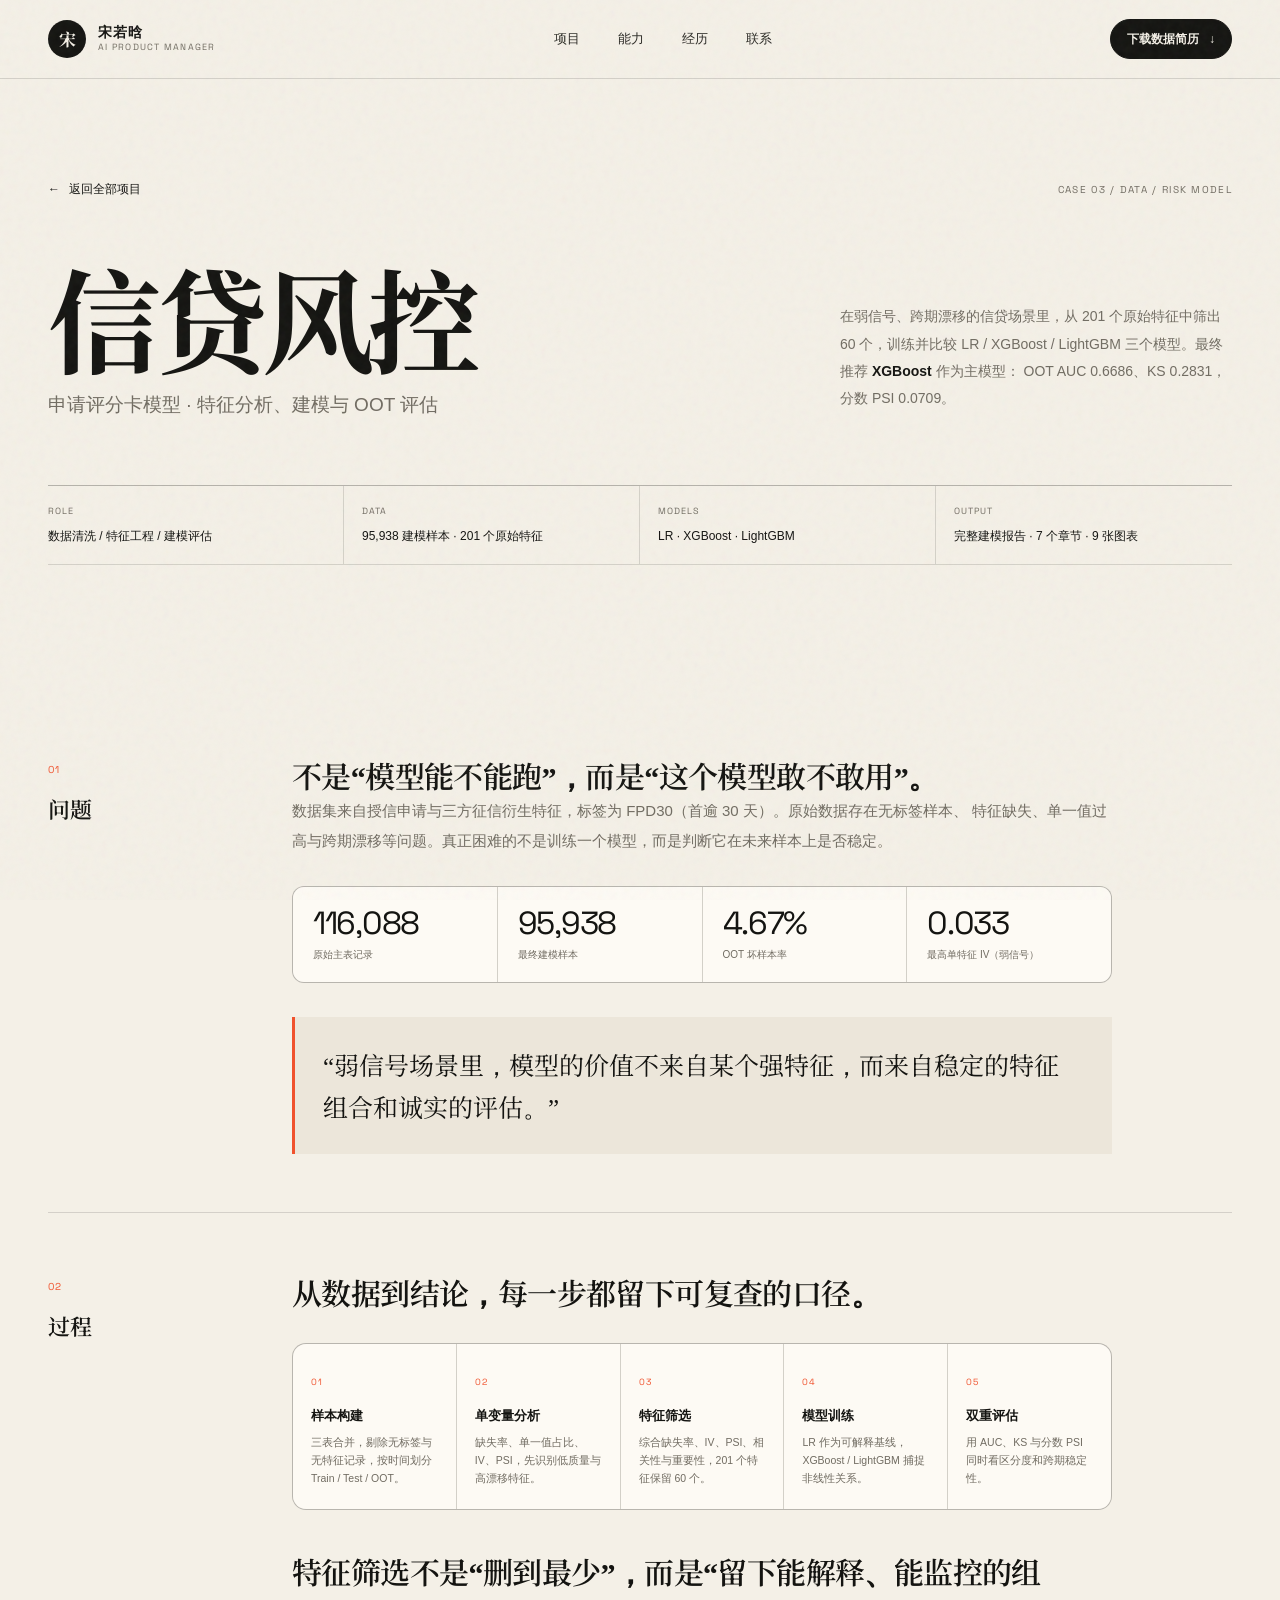
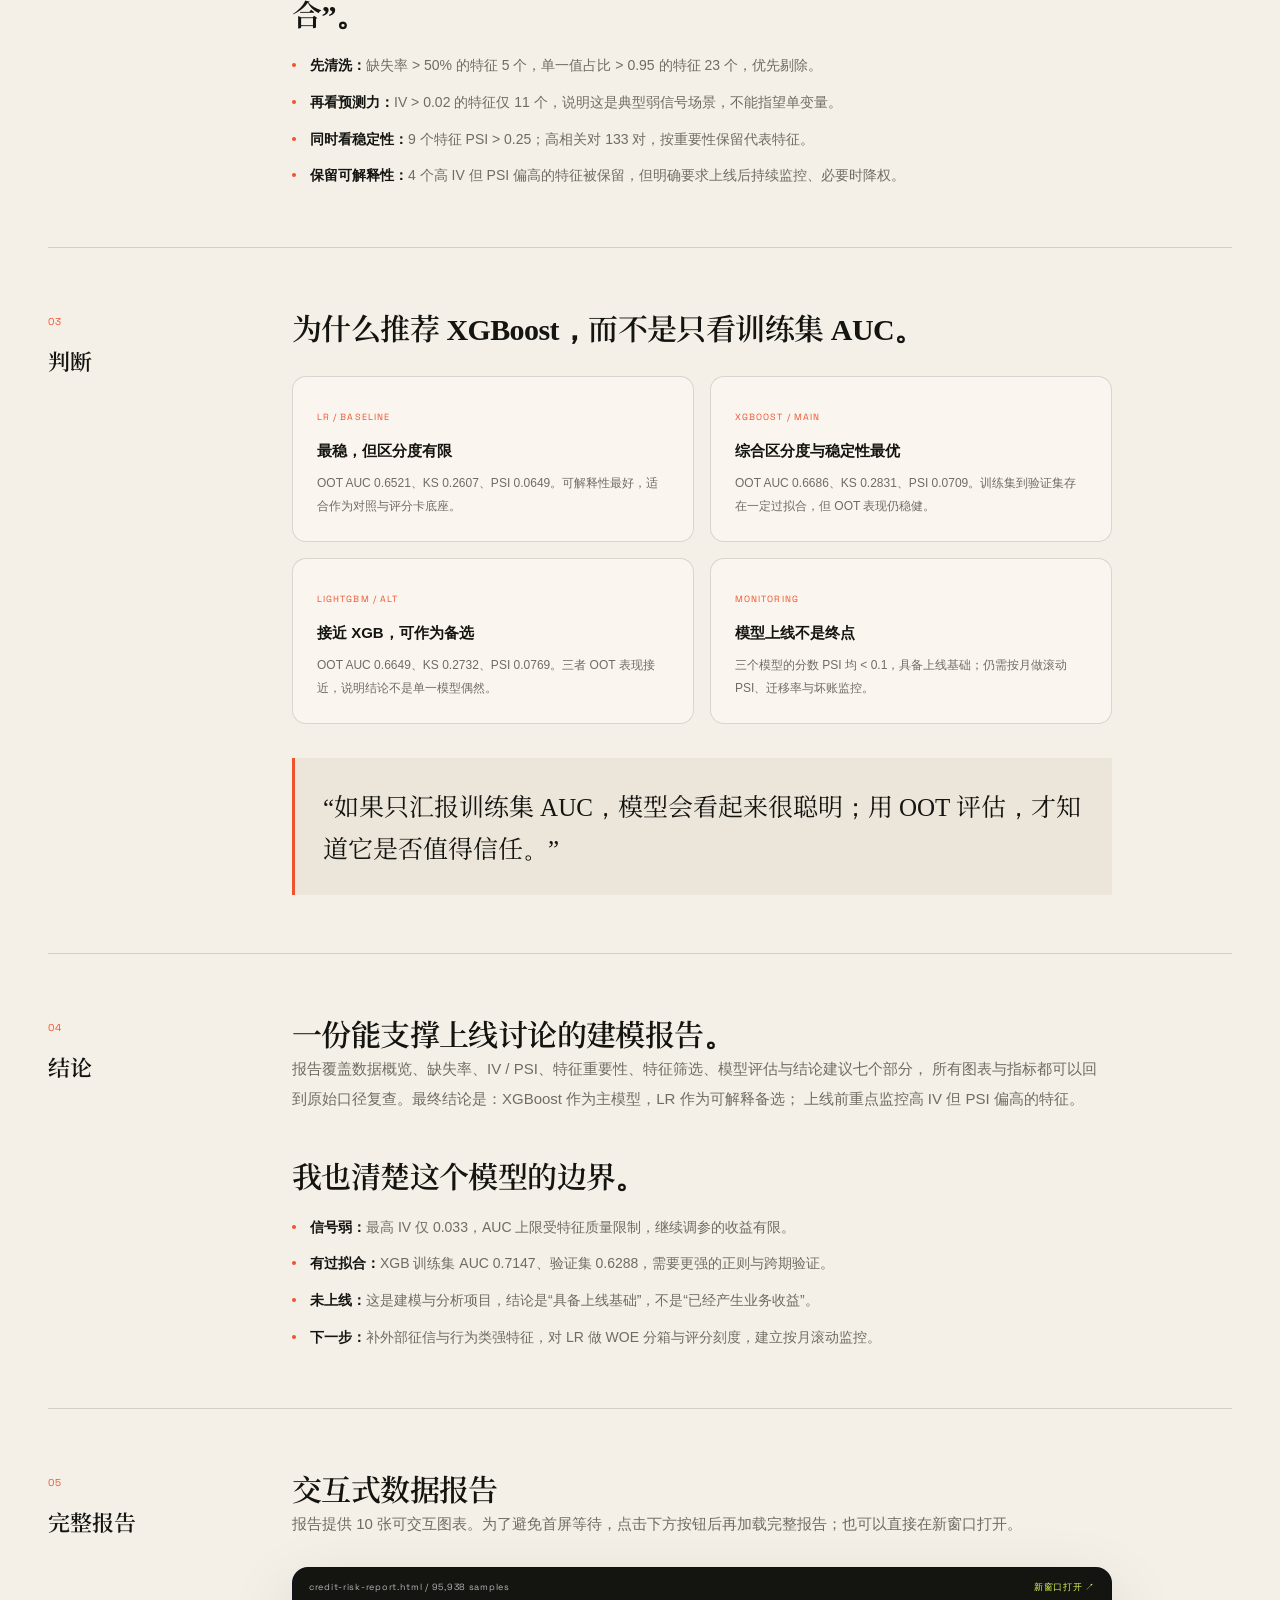
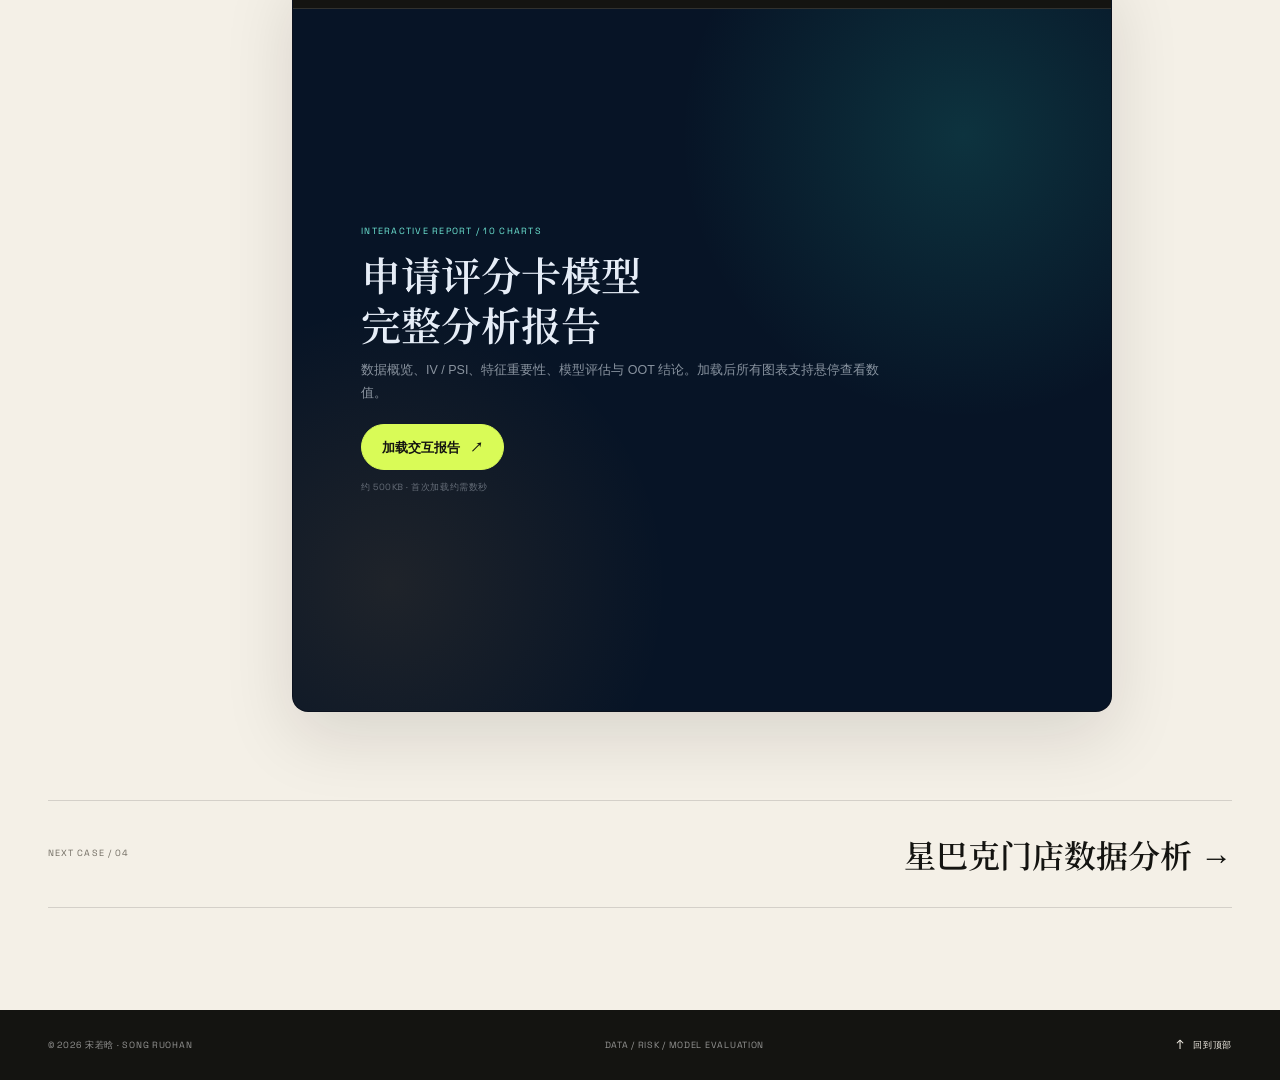
==== commit 7212512f: "perf: optimize images and lazy-load interactive reports" ====
--- a/projects/credit.html
+++ b/projects/credit.html
@@ -166,13 +166,22 @@
       <aside class="case-section__side"><span class="case-section__no">05</span><h2>完整报告</h2></aside>
       <div class="case-content">
         <h3>交互式数据报告</h3>
-        <p>以下为原始 HTML 报告的完整嵌入，包含可交互图表。也可以在新窗口中全屏阅读。</p>
+        <p>报告提供 10 张可交互图表。为了避免首屏等待，点击下方按钮后再加载完整报告；也可以直接在新窗口打开。</p>
         <div class="report-frame">
           <div class="report-frame__bar">
             <span>credit-risk-report.html / 95,938 samples</span>
             <a href="../reports/credit.html" target="_blank" rel="noopener">新窗口打开 ↗</a>
           </div>
-          <iframe title="信贷风控评分模型分析报告" data-src="../reports/credit.html" loading="lazy"></iframe>
+          <div class="report-stage">
+            <iframe title="信贷风控评分模型分析报告" data-src="../reports/credit.html" data-manual loading="lazy"></iframe>
+            <div class="report-load" data-report-placeholder>
+              <span class="report-load__eyebrow">INTERACTIVE REPORT / 10 CHARTS</span>
+              <h4>申请评分卡模型<br>完整分析报告</h4>
+              <p>数据概览、IV / PSI、特征重要性、模型评估与 OOT 结论。加载后所有图表支持悬停查看数值。</p>
+              <button class="btn" type="button" data-report-load>加载交互报告 <span aria-hidden="true">↗</span></button>
+              <small>约 500KB · 首次加载约需数秒</small>
+            </div>
+          </div>
         </div>
       </div>
     </section>
--- a/assets/style.css
+++ b/assets/style.css
@@ -2742,12 +2742,94 @@
 }
 
 .report-frame {
+  position: relative;
   margin-top: 28px;
   overflow: hidden;
   border: 1px solid var(--line);
   border-radius: 16px;
   background: #0b1220;
   box-shadow: var(--shadow);
+}
+
+.report-stage {
+  position: relative;
+  min-height: 78vh;
+}
+
+.report-load {
+  position: absolute;
+  inset: 0;
+  z-index: 3;
+  display: flex;
+  flex-direction: column;
+  align-items: flex-start;
+  justify-content: center;
+  gap: 10px;
+  padding: clamp(28px, 6vw, 68px);
+  background:
+    radial-gradient(circle at 82% 18%, rgba(45, 212, 191, 0.16), transparent 32%),
+    radial-gradient(circle at 12% 82%, rgba(240, 169, 77, 0.1), transparent 30%),
+    #071426;
+  color: #e6edf7;
+  transition: opacity 0.3s, visibility 0.3s;
+}
+
+.report-load.is-hidden {
+  opacity: 0;
+  visibility: hidden;
+  pointer-events: none;
+}
+
+.report-load__eyebrow {
+  font-family: var(--font-mono);
+  font-size: 9px;
+  letter-spacing: 0.14em;
+  color: #6ee7d5;
+  text-transform: uppercase;
+}
+
+.report-load h4 {
+  max-width: 560px;
+  margin: 0;
+  font-family: var(--font-serif);
+  font-size: clamp(26px, 3.6vw, 40px);
+  font-weight: 600;
+  line-height: 1.25;
+}
+
+.report-load p {
+  max-width: 530px;
+  color: rgba(230, 237, 247, 0.58);
+  font-size: 12.5px;
+  line-height: 1.8;
+}
+
+.report-load .btn {
+  margin-top: 10px;
+  border-color: var(--lime);
+  background: var(--lime);
+  color: var(--ink);
+}
+
+.report-load .btn:hover {
+  background: var(--paper);
+  border-color: var(--paper);
+}
+
+.report-load small {
+  font-family: var(--font-mono);
+  font-size: 9px;
+  letter-spacing: 0.06em;
+  color: rgba(230, 237, 247, 0.38);
+}
+
+.report-frame iframe {
+  display: block;
+  width: 100%;
+  height: 78vh;
+  min-height: 600px;
+  border: 0;
+  background: #0b1220;
 }
 
 .report-frame__bar {
@@ -2770,15 +2852,6 @@
 
 .report-frame__bar a:hover {
   text-decoration: underline;
-}
-
-.report-frame iframe {
-  display: block;
-  width: 100%;
-  height: 78vh;
-  min-height: 600px;
-  border: 0;
-  background: #0b1220;
 }
 
 .next-project {
@@ -3510,6 +3583,10 @@
     grid-template-columns: 1fr;
   }
 
+  .report-stage {
+    min-height: 70vh;
+  }
+
   .report-frame iframe {
     height: 70vh;
     min-height: 520px;
@@ -3669,6 +3746,10 @@
 
   .gallery {
     grid-template-columns: 1fr;
+  }
+
+  .report-stage {
+    min-height: 64vh;
   }
 
   .report-frame iframe {
